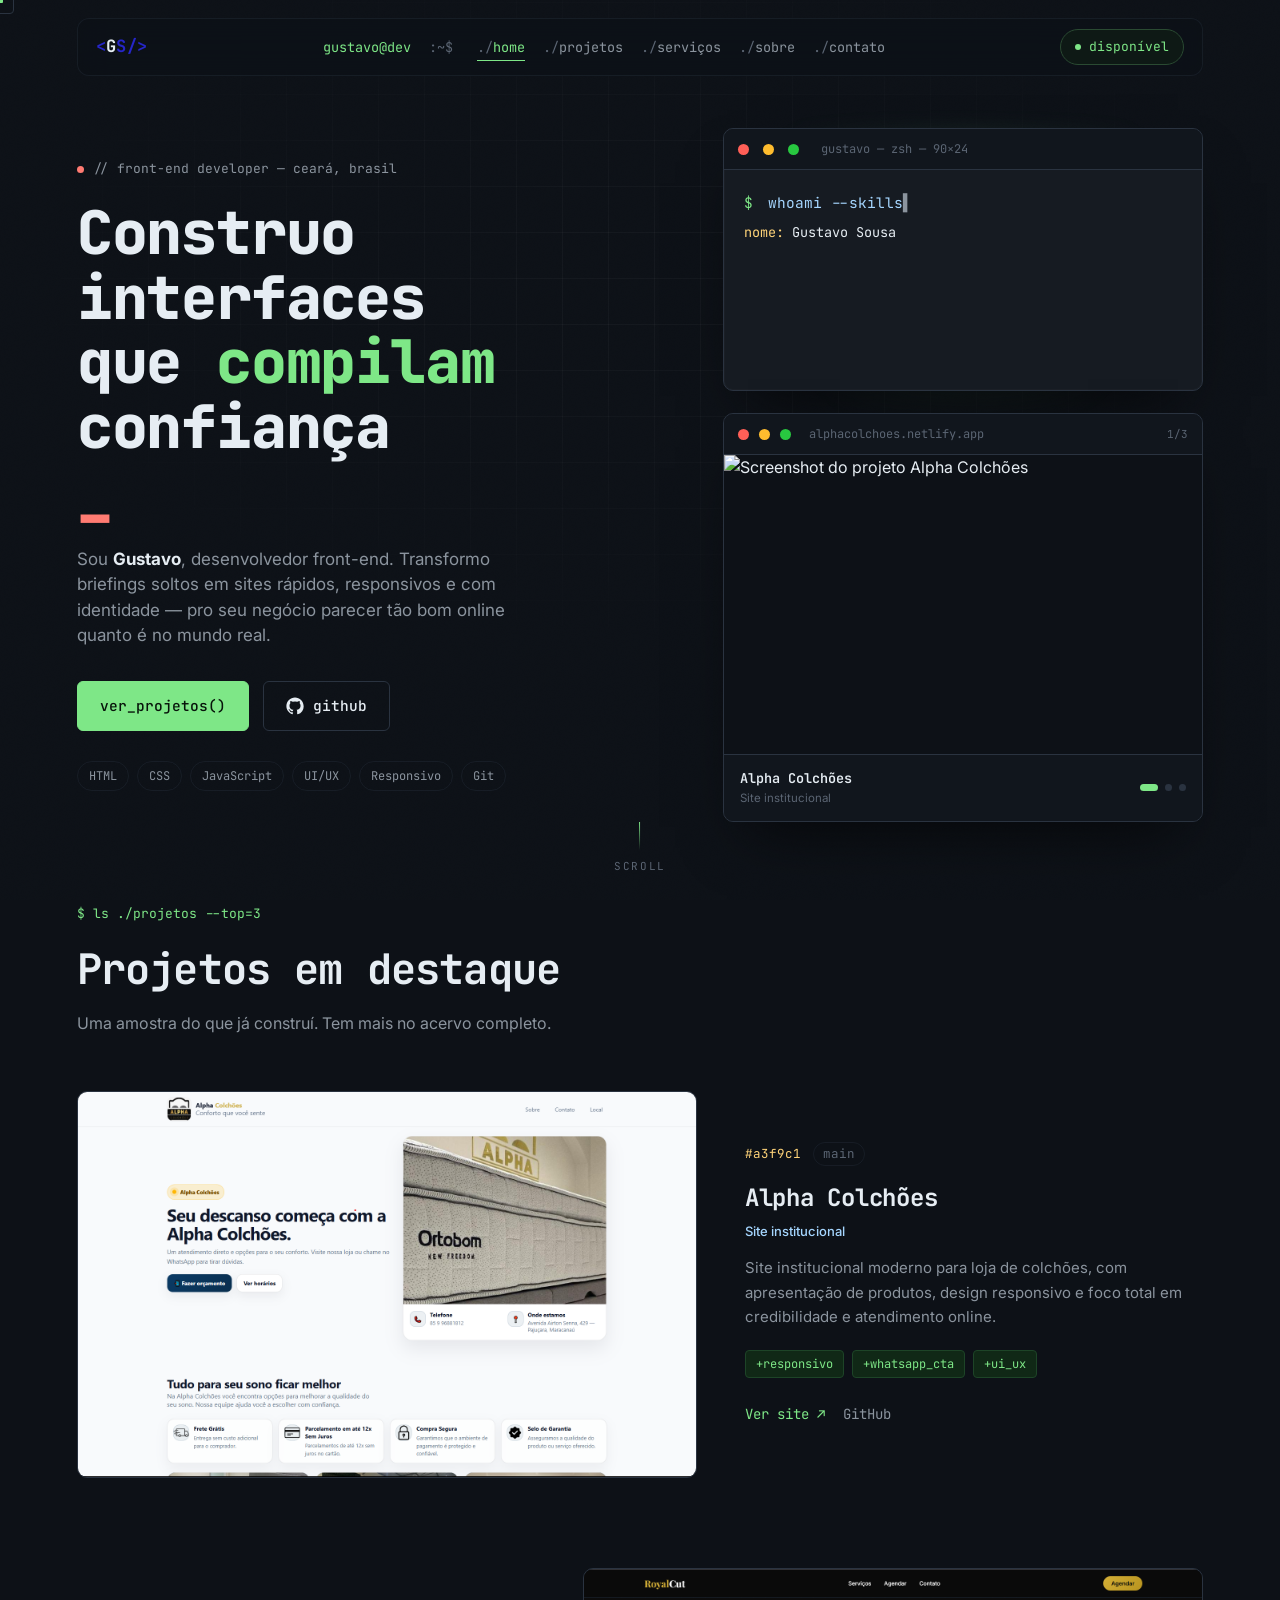
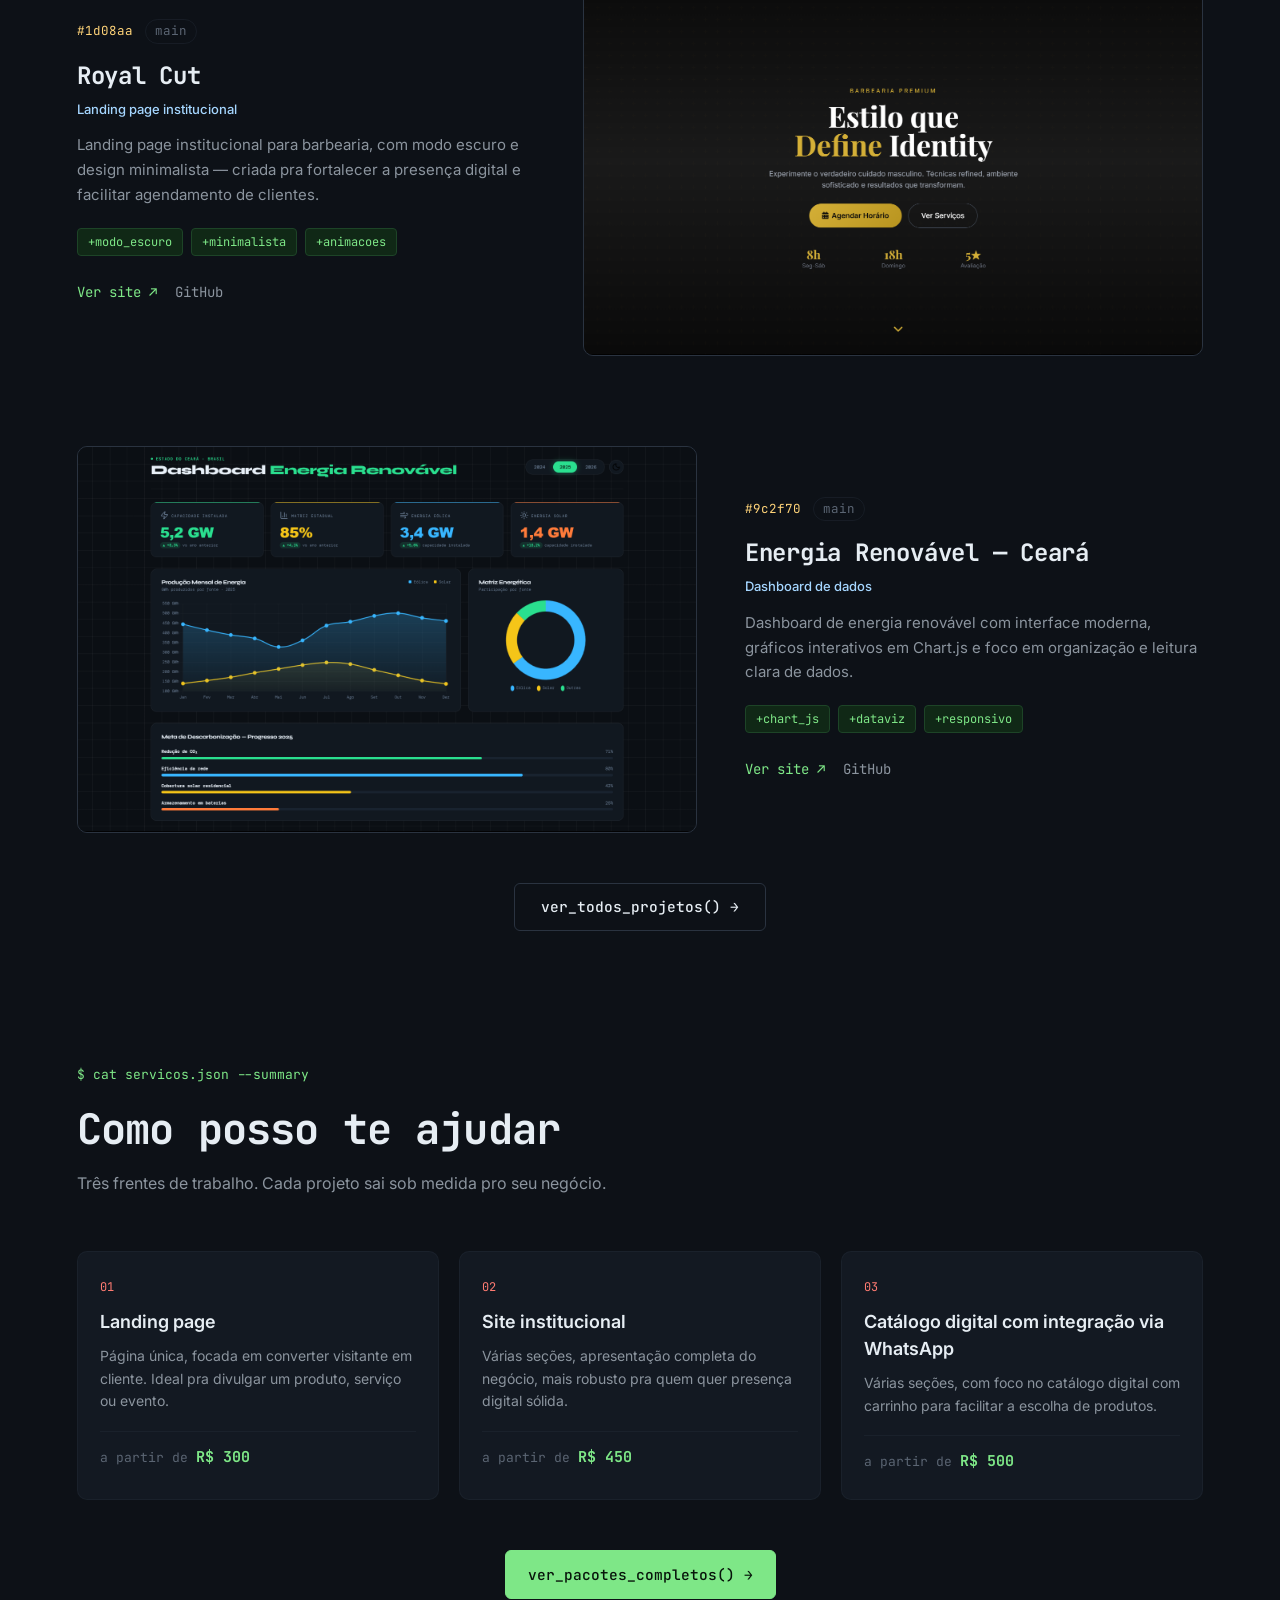
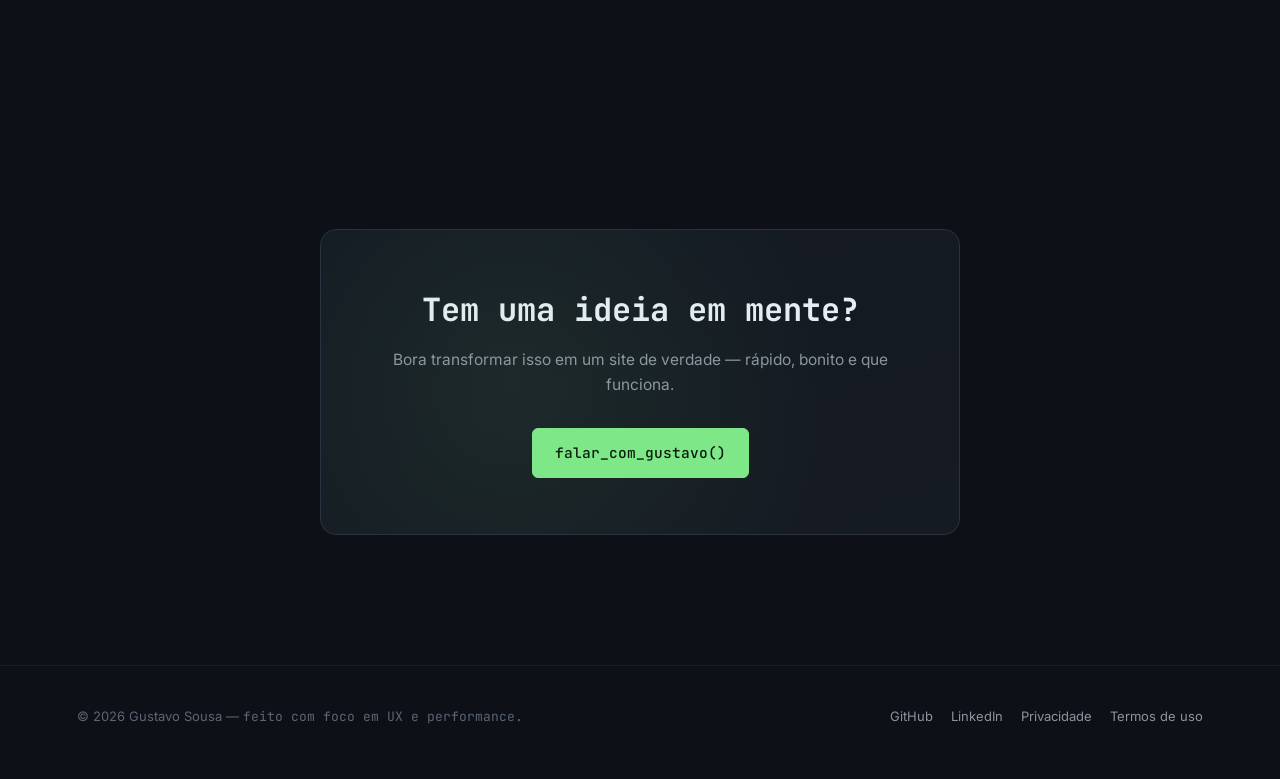
==== index.html @ 0356e5af "Resolvendo imagens" ====
<!DOCTYPE html>
<html lang="pt-BR">
<head>
<meta charset="UTF-8">
<meta name="viewport" content="width=device-width, initial-scale=1.0">
<title>Gustavo Sousa — Front-End Developer</title>
<meta name="description" content="Gustavo Sousa, desenvolvedor front-end. Sites modernos, rápidos e com identidade para negócios que querem crescer online.">
<link rel="preconnect" href="https://fonts.googleapis.com">
<link rel="preconnect" href="https://fonts.gstatic.com" crossorigin>
<link href="https://fonts.googleapis.com/css2?family=JetBrains+Mono:ital,wght@0,400;0,500;0,600;0,700;0,800;1,400&family=Inter:wght@400;500;600;700;800&display=swap" rel="stylesheet">
<link rel="stylesheet" href="css/style.css">
<link rel="icon" type="image/x-icon" href="Assets/Icon/favicon.ico">
</head>
<body>

<!-- cursor custom -->
<div class="cx-cursor" id="cxCursor"></div>
<div class="cx-cursor-ring" id="cxRing"></div>

<!-- noise overlay -->
<div class="noise-layer"></div>

<!-- nav injetado por nav-footer.js -->
<div id="siteNav"></div>

<!-- ============ HERO ============ -->
<section class="hero" id="top">
  <div class="hero-grid-bg" aria-hidden="true"></div>

  <div class="hero-inner">
    <div class="hero-text">
      <div class="eyebrow-line">
        <span class="eyebrow-dot"></span>
        <span class="eyebrow-txt">// front-end developer — ceará, brasil</span>
      </div>

      <h1 class="hero-title">
        <span class="line-1">Construo interfaces</span>
        <span class="line-2">que <em class="hl-compile">compilam</em></span>
        <span class="line-3">confiança<span class="hero-caret">_</span></span>
      </h1>

      <p class="hero-sub">
        Sou <strong>Gustavo</strong>, desenvolvedor front-end. Transformo briefings soltos em sites
        rápidos, responsivos e com identidade — pro seu negócio parecer tão bom online quanto é no mundo real.
      </p>

      <div class="hero-actions">
        <a href="projetos.html" class="btn btn-primary">
          <span>ver_projetos()</span>
        </a>
        <a href="https://github.com/SousaGustav" target="_blank" rel="noopener" class="btn btn-ghost">
          <svg width="18" height="18" viewBox="0 0 24 24" fill="currentColor"><path d="M12 .5C5.73.5.5 5.73.5 12c0 5.08 3.29 9.39 7.86 10.91.57.1.78-.25.78-.55 0-.27-.01-1.17-.02-2.12-3.2.7-3.88-1.36-3.88-1.36-.52-1.34-1.28-1.7-1.28-1.7-1.04-.72.08-.7.08-.7 1.15.08 1.76 1.18 1.76 1.18 1.03 1.76 2.7 1.25 3.36.96.1-.75.4-1.25.73-1.54-2.55-.29-5.24-1.28-5.24-5.69 0-1.26.45-2.29 1.18-3.1-.12-.29-.51-1.46.11-3.05 0 0 .97-.31 3.18 1.18a11 11 0 0 1 5.79 0c2.2-1.49 3.17-1.18 3.17-1.18.63 1.59.24 2.76.12 3.05.74.81 1.18 1.84 1.18 3.1 0 4.42-2.69 5.39-5.25 5.68.41.36.78 1.07.78 2.16 0 1.56-.01 2.82-.01 3.2 0 .31.2.66.79.55A10.52 10.52 0 0 0 23.5 12c0-6.27-5.23-11.5-11.5-11.5Z"/></svg>
          github
        </a>
      </div>

      <div class="hero-tags" aria-label="Tecnologias">
        <span class="tag-pill">HTML</span>
        <span class="tag-pill">CSS</span>
        <span class="tag-pill">JavaScript</span>
        <span class="tag-pill">UI/UX</span>
        <span class="tag-pill">Responsivo</span>
        <span class="tag-pill">Git</span>
      </div>
    </div>

    <div class="hero-term">
      <div class="term-window">
        <div class="term-bar">
          <span class="term-dot dot-r"></span>
          <span class="term-dot dot-y"></span>
          <span class="term-dot dot-g"></span>
          <span class="term-path">gustavo — zsh — 90×24</span>
        </div>
        <div class="term-body" id="termBody">
          <p class="term-line"><span class="t-prompt">$</span> <span class="type-target" id="typeTarget"></span><span class="type-caret">▌</span></p>
          <div class="term-output" id="termOutput"></div>
        </div>
      </div>
      <div class="term-glow" aria-hidden="true"></div>

      <div class="term-window term-window-sm" id="projTerm">
        <div class="term-bar">
          <span class="term-dot dot-r"></span>
          <span class="term-dot dot-y"></span>
          <span class="term-dot dot-g"></span>
          <span class="term-path" id="projPath">alphacolchoes.netlify.app</span>
          <span class="proj-counter" id="projCounter">1/3</span>
        </div>

        <div class="proj-shot-stage">
          <a class="proj-shot-link" id="projShotLink" href="https://alphacolchoes.netlify.app/" target="_blank" rel="noopener" aria-label="Ver projeto">
            <img class="proj-shot-img" id="projShotImg" src="https://gustavosousa.vercel.app/assets/AlphaColchoesSite.png" alt="Screenshot do projeto Alpha Colchões">
            <span class="proj-shot-overlay">view_live ↗</span>
          </a>
        </div>

        <div class="proj-caption-bar">
          <div class="proj-caption-text">
            <span class="proj-name" id="projName">Alpha Colchões</span>
            <span class="proj-type" id="projType">Site institucional</span>
          </div>
          <div class="proj-dots" id="projDots" role="tablist" aria-label="Selecionar projeto">
            <button class="proj-dot is-active" data-idx="0" aria-label="Projeto 1"></button>
            <button class="proj-dot" data-idx="1" aria-label="Projeto 2"></button>
            <button class="proj-dot" data-idx="2" aria-label="Projeto 3"></button>
          </div>
        </div>
      </div>
    </div>
  </div>

  <a href="#destaques" class="scroll-cue" aria-label="Rolar para baixo">
    <span class="scroll-cue-line"></span>
    scroll
  </a>
</section>

<!-- ============ PROJETOS EM DESTAQUE ============ -->
<section class="projects" id="destaques">
  <div class="section-head">
    <span class="section-tag">$ ls ./projetos --top=3</span>
    <h2 class="section-title">Projetos em destaque</h2>
    <p class="section-desc">Uma amostra do que já construí. Tem mais no acervo completo.</p>
  </div>

  <div class="project-list">

    <article class="project-row reveal-up">
      <div class="project-shot">
        <img src="Assets/imagens/AlphaColchoesSite.png" alt="Screenshot do site Alpha Colchões" loading="lazy">
        <div class="shot-overlay"><span>view_live →</span></div>
      </div>
      <div class="project-info">
        <div class="project-meta">
          <span class="commit-hash">#a3f9c1</span>
          <span class="commit-branch">main</span>
        </div>
        <h3>Alpha Colchões</h3>
        <p class="project-role">Site institucional</p>
        <p class="project-desc">Site institucional moderno para loja de colchões, com apresentação de produtos, design responsivo e foco total em credibilidade e atendimento online.</p>
        <div class="diff-tags">
          <span class="diff-add">+responsivo</span>
          <span class="diff-add">+whatsapp_cta</span>
          <span class="diff-add">+ui_ux</span>
        </div>
        <div class="project-links">
          <a href="https://alphacolchoes.netlify.app/" target="_blank" rel="noopener" class="plink plink-primary">Ver site ↗</a>
          <a href="https://github.com/SousaGustav/Alpha-Colchoes-Landing-Page" target="_blank" rel="noopener" class="plink">GitHub</a>
        </div>
      </div>
    </article>

    <article class="project-row row-reverse reveal-up">
      <div class="project-shot">
        <img src="Assets/imagens/ModeloBarbearia.png" alt="Screenshot do site Royal Cut" loading="lazy">
        <div class="shot-overlay"><span>view_live →</span></div>
      </div>
      <div class="project-info">
        <div class="project-meta">
          <span class="commit-hash">#1d08aa</span>
          <span class="commit-branch">main</span>
        </div>
        <h3>Royal Cut</h3>
        <p class="project-role">Landing page institucional</p>
        <p class="project-desc">Landing page institucional para barbearia, com modo escuro e design minimalista — criada pra fortalecer a presença digital e facilitar agendamento de clientes.</p>
        <div class="diff-tags">
          <span class="diff-add">+modo_escuro</span>
          <span class="diff-add">+minimalista</span>
          <span class="diff-add">+animacoes</span>
        </div>
        <div class="project-links">
          <a href="https://modelo-site-barbearia.vercel.app/" target="_blank" rel="noopener" class="plink plink-primary">Ver site ↗</a>
          <a href="https://github.com/SousaGustav/ModeloSiteBarbearia" target="_blank" rel="noopener" class="plink">GitHub</a>
        </div>
      </div>
    </article>

    <article class="project-row reveal-up">
      <div class="project-shot">
        <img src="Assets/imagens/SiteDashboard.png" alt="Screenshot do Dashboard de Energia Renovável" loading="lazy">
        <div class="shot-overlay"><span>view_live →</span></div>
      </div>
      <div class="project-info">
        <div class="project-meta">
          <span class="commit-hash">#9c2f70</span>
          <span class="commit-branch">main</span>
        </div>
        <h3>Energia Renovável — Ceará</h3>
        <p class="project-role">Dashboard de dados</p>
        <p class="project-desc">Dashboard de energia renovável com interface moderna, gráficos interativos em Chart.js e foco em organização e leitura clara de dados.</p>
        <div class="diff-tags">
          <span class="diff-add">+chart_js</span>
          <span class="diff-add">+dataviz</span>
          <span class="diff-add">+responsivo</span>
        </div>
        <div class="project-links">
          <a href="https://dashboard-energia-renovavel-ceara.vercel.app/" target="_blank" rel="noopener" class="plink plink-primary">Ver site ↗</a>
          <a href="https://github.com/SousaGustav/Dashboard-Energia-Renovavel-Ceara/tree/master" target="_blank" rel="noopener" class="plink">GitHub</a>
        </div>
      </div>
    </article>

  </div>

  <div class="see-all-wrap reveal-up">
    <a href="projetos.html" class="btn btn-ghost btn-see-all">ver_todos_projetos() →</a>
  </div>
</section>

<!-- ============ RESUMO DE SERVIÇOS ============ -->
<section class="services-teaser">
  <div class="section-head">
    <span class="section-tag">$ cat servicos.json --summary</span>
    <h2 class="section-title">Como posso te ajudar</h2>
    <p class="section-desc">Três frentes de trabalho. Cada projeto sai sob medida pro seu negócio.</p>
  </div>

  <div class="teaser-grid">
    <div class="teaser-card reveal-up">
      <span class="card-num">01</span>
      <h3>Landing page</h3>
      <p>Página única, focada em converter visitante em cliente. Ideal pra divulgar um produto, serviço ou evento.</p>
      <span class="teaser-from">a partir de <strong>R$ 300</strong></span>
    </div>
    <div class="teaser-card reveal-up">
      <span class="card-num">02</span>
      <h3>Site institucional</h3>
      <p>Várias seções, apresentação completa do negócio, mais robusto pra quem quer presença digital sólida.</p>
      <span class="teaser-from">a partir de <strong>R$ 450</strong></span>
    </div>
    <div class="teaser-card reveal-up">
      <span class="card-num">03</span>
      <h3>Catálogo digital com integração via WhatsApp</h3>
      <p>Várias seções, com foco no catálogo digital com carrinho para facilitar a escolha de produtos.</p>
      <span class="teaser-from">a partir de <strong>R$ 500</strong></span>
    </div>
  </div>

  <div class="see-all-wrap reveal-up">
    <a href="servicos.html" class="btn btn-primary">ver_pacotes_completos() →</a>
  </div>
</section>

<!-- ============ CTA FINAL ============ -->
<section class="home-cta">
  <div class="home-cta-inner reveal-up">
    <h2>Tem uma ideia em mente?</h2>
    <p>Bora transformar isso em um site de verdade — rápido, bonito e que funciona.</p>
    <div class="home-cta-actions">
      <a href="contato.html" class="btn btn-primary"><span>falar_com_gustavo()</span></a>
    </div>
  </div>
</section>

<!-- footer injetado por nav-footer.js -->
<div id="siteFooter"></div>

<script src="js/nav-footer.js"></script>
<script src="js/script.js"></script>
<script src="js/home.js"></script>
</body>
</html>
---- css/style.css ----
/* ============================================================
   GUSTAVO SOUSA — PORTFÓLIO
   Identidade: "Terminal Sousa" — dev console refinado.
   ============================================================ */

:root {
  /* paleta */
  --bg-base:      #0d1117;
  --bg-surface:   #131922;
  --bg-elevated:  #161b22;
  --border-soft:  #21283388;
  --border-line:  #2a3340;

  --text-main:    #e6edf3;
  --text-dim:     #8b949e;
  --text-faint:   #5b6573;

  --accent-green: #7ee787;
  --accent-coral: #ff7b72;
  --accent-blue:  #a5d6ff;
  --accent-amber: #ffd479;

  --mono: 'JetBrains Mono', ui-monospace, monospace;
  --sans: 'Inter', system-ui, sans-serif;

  --radius-sm: 6px;
  --radius-md: 10px;
  --radius-lg: 16px;

  --ease: cubic-bezier(.16,.84,.44,1);
}

* { box-sizing: border-box; }
html { scroll-behavior: smooth; }

@media (prefers-reduced-motion: reduce) {
  html { scroll-behavior: auto; }
  *, *::before, *::after {
    animation-duration: 0.001ms !important;
    animation-iteration-count: 1 !important;
    transition-duration: 0.001ms !important;
    scroll-behavior: auto !important;
  }
}

body {
  margin: 0;
  background: var(--bg-base);
  color: var(--text-main);
  font-family: var(--sans);
  line-height: 1.5;
  -webkit-font-smoothing: antialiased;
  overflow-x: hidden;
  cursor: none;
}

@media (max-width: 860px), (hover: none) {
  body { cursor: auto; }
}

a { color: inherit; text-decoration: none; }
img { max-width: 100%; display: block; }
ul { list-style: none; margin: 0; padding: 0; }

::selection {
  background: var(--accent-green);
  color: #08110a;
}

::-webkit-scrollbar { width: 10px; }
::-webkit-scrollbar-track { background: var(--bg-base); }
::-webkit-scrollbar-thumb { background: var(--border-line); border-radius: 8px; }
::-webkit-scrollbar-thumb:hover { background: var(--text-faint); }

:focus-visible {
  outline: 2px solid var(--accent-green);
  outline-offset: 3px;
  border-radius: 4px;
}

/* ============ background texture ============ */
.noise-layer {
  position: fixed;
  inset: 0;
  z-index: 1;
  pointer-events: none;
  opacity: 0.025;
  background-image: url("data:image/svg+xml,%3Csvg xmlns='http://www.w3.org/2000/svg' width='120' height='120'%3E%3Cfilter id='n'%3E%3CfeTurbulence type='fractalNoise' baseFrequency='0.9' numOctaves='2' stitchTiles='stitch'/%3E%3C/filter%3E%3Crect width='100%25' height='100%25' filter='url(%23n)'/%3E%3C/svg%3E");
  mix-blend-mode: overlay;
}

/* ============ custom cursor ============ */
.cx-cursor, .cx-cursor-ring {
  position: fixed;
  top: 0; left: 0;
  pointer-events: none;
  z-index: 9999;
  transform: translate(-50%, -50%);
  will-change: transform;
}
.cx-cursor {
  width: 6px; height: 6px;
  background: var(--accent-green);
  border-radius: 1px;
  transition: width .18s var(--ease), height .18s var(--ease), background .18s var(--ease), border-radius .18s var(--ease);
}
.cx-cursor-ring {
  width: 28px; height: 28px;
  border: 1px solid var(--border-line);
  border-radius: 4px;
  transition: width .25s var(--ease), height .25s var(--ease), border-color .25s var(--ease), transform .12s linear, opacity .2s;
}
.cx-cursor-ring.is-active {
  width: 50px; height: 50px;
  border-color: var(--accent-green);
}
@media (max-width: 860px), (hover: none) {
  .cx-cursor, .cx-cursor-ring { display: none; }
}

/* ============ layout helpers ============ */
section { position: relative; z-index: 2; padding: 0 6vw; }

.section-head { max-width: 1180px; margin: 0 auto 56px; }
.section-tag {
  display: inline-block;
  font-family: var(--mono);
  font-size: 13px;
  color: var(--accent-green);
  margin-bottom: 14px;
}
.section-title {
  font-family: var(--mono);
  font-weight: 700;
  font-size: clamp(28px, 4vw, 42px);
  letter-spacing: -0.02em;
  margin: 0 0 10px;
}
.section-desc {
  color: var(--text-dim);
  font-size: 16px;
  max-width: 560px;
  margin: 0;
}

/* ============ reveal on scroll ============ */
.reveal-up {
  opacity: 0;
  transform: translateY(28px);
  transition: opacity .7s var(--ease), transform .7s var(--ease);
}
.reveal-up.is-visible {
  opacity: 1;
  transform: translateY(0);
}

/* ============ NAV ============ */
.nav-wrap {
  position: fixed;
  top: 0; left: 0; right: 0;
  z-index: 100;
  padding: 18px 6vw;
  display: flex;
  justify-content: center;
  pointer-events: none;
}
.nav-inner {
  pointer-events: all;
  width: 100%;
  max-width: 1180px;
  display: flex;
  align-items: center;
  justify-content: space-between;
  gap: 24px;
  padding: 10px 18px;
  background: rgba(13, 17, 23, 0.72);
  backdrop-filter: blur(14px) saturate(140%);
  -webkit-backdrop-filter: blur(14px) saturate(140%);
  border: 1px solid var(--border-soft);
  border-radius: 12px;
  transition: border-color .3s, background .3s;
}
.nav-wrap.scrolled .nav-inner {
  border-color: var(--border-line);
}

.nav-brand {
  font-family: var(--mono);
  font-weight: 700;
  font-size: 17px;
  letter-spacing: 0.02em;
  flex-shrink: 0;
}
.brand-bracket { color: rgb(38, 38, 201); }

.nav-prompt {
  display: flex;
  align-items: center;
  gap: 18px;
  font-family: var(--mono);
  font-size: 13.5px;
  color: var(--text-dim);
  white-space: nowrap;
}
.prompt-user { color: var(--accent-green); }
.prompt-sep { color: var(--text-faint); margin-right: 6px; }

.nav-cmd {
  color: var(--text-dim);
  position: relative;
  transition: color .2s;
}
.nav-cmd .cmd-hash { color: var(--text-faint); }
.nav-cmd:hover { color: var(--text-main); }
.nav-cmd::after {
  content: '';
  position: absolute;
  left: 0; right: 0; bottom: -4px;
  height: 1px;
  background: var(--accent-green);
  transform: scaleX(0);
  transform-origin: left;
  transition: transform .25s var(--ease);
}
.nav-cmd:hover::after { transform: scaleX(1); }
.nav-cmd.is-active-page { color: var(--accent-green); }
.nav-cmd.is-active-page::after { transform: scaleX(1); }

.nav-cta {
  flex-shrink: 0;
  display: flex;
  align-items: center;
  gap: 8px;
  font-family: var(--mono);
  font-size: 13px;
  color: var(--accent-green);
  padding: 7px 14px;
  border: 1px solid #2a4a32;
  border-radius: 20px;
  background: #11201588;
  transition: background .2s, border-color .2s;
}
.nav-cta:hover { background: #14271b; border-color: var(--accent-green); }
.dot-live {
  width: 6px; height: 6px;
  border-radius: 50%;
  background: var(--accent-green);
  box-shadow: 0 0 0 0 rgba(126,231,135,.6);
  animation: ping-dot 2s infinite;
}
@keyframes ping-dot {
  0% { box-shadow: 0 0 0 0 rgba(126,231,135,.5); }
  70% { box-shadow: 0 0 0 6px rgba(126,231,135,0); }
  100% { box-shadow: 0 0 0 0 rgba(126,231,135,0); }
}

.nav-burger {
  display: none;
  flex-direction: column;
  gap: 5px;
  background: none;
  border: none;
  cursor: pointer;
  padding: 6px;
}
.nav-burger span {
  width: 20px; height: 2px;
  background: var(--text-main);
  border-radius: 2px;
  transition: transform .25s var(--ease), opacity .2s;
}
.nav-mobile {
  pointer-events: all;
  max-width: 1180px;
  margin: 8px auto 0;
  display: none;
  flex-direction: column;
  gap: 2px;
  background: rgba(13,17,23,0.95);
  border: 1px solid var(--border-line);
  border-radius: 12px;
  padding: 10px;
  font-family: var(--mono);
  font-size: 14px;
}
.nav-mobile.open { display: flex; }
.nav-mobile .nav-cmd { padding: 10px 8px; }

@media (max-width: 860px) {
  .nav-prompt, .nav-cta { display: none; }
  .nav-burger { display: flex; }
}

/* ============ HERO ============ */
.hero {
  min-height: 100vh;
  display: flex;
  flex-direction: column;
  justify-content: center;
  padding-top: 110px;
  padding-bottom: 60px;
  position: relative;
  overflow: hidden;
}

.hero-grid-bg {
  position: absolute;
  inset: -10% -10%;
  z-index: 0;
  background-image:
    linear-gradient(to right, #ffffff08 1px, transparent 1px),
    linear-gradient(to bottom, #ffffff08 1px, transparent 1px);
  background-size: 46px 46px;
  mask-image: radial-gradient(ellipse 60% 50% at 50% 35%, black 10%, transparent 75%);
  -webkit-mask-image: radial-gradient(ellipse 60% 50% at 50% 35%, black 10%, transparent 75%);
}

.hero-inner {
  position: relative;
  z-index: 2;
  max-width: 1180px;
  margin: 0 auto;
  width: 100%;
  display: grid;
  grid-template-columns: 1.1fr 0.9fr;
  gap: 60px;
  align-items: center;
}

.eyebrow-line {
  display: flex;
  align-items: center;
  gap: 9px;
  margin-bottom: 22px;
  opacity: 0;
  animation: fade-in-up .6s var(--ease) .1s forwards;
}
.eyebrow-dot {
  width: 7px; height: 7px;
  border-radius: 50%;
  background: var(--accent-coral);
}
.eyebrow-txt {
  font-family: var(--mono);
  font-size: 13px;
  color: var(--text-dim);
}

.hero-title {
  font-family: var(--mono);
  font-weight: 800;
  font-size: clamp(34px, 5vw, 60px);
  line-height: 1.08;
  letter-spacing: -0.02em;
  margin: 0 0 22px;
}
.hero-title span {
  display: block;
  opacity: 0;
  animation: fade-in-up .6s var(--ease) forwards;
}
.line-1 { animation-delay: .2s; }
.line-2 { animation-delay: .32s; }
.line-3 { animation-delay: .44s; }

.hl-compile {
  font-style: normal;
  color: var(--accent-green);
}
.hero-caret {
  display: inline-block;
  color: var(--accent-coral);
  animation: blink-caret 1s step-end infinite;
}

@keyframes fade-in-up {
  from { opacity: 0; transform: translateY(16px); }
  to { opacity: 1; transform: translateY(0); }
}
@keyframes blink-caret {
  0%, 49% { opacity: 1; }
  50%, 100% { opacity: 0; }
}

.hero-sub {
  font-size: 17px;
  color: var(--text-dim);
  max-width: 480px;
  margin: 0 0 32px;
  opacity: 0;
  animation: fade-in-up .6s var(--ease) .56s forwards;
}
.hero-sub strong { color: var(--text-main); }

.hero-actions {
  display: flex;
  gap: 14px;
  margin-bottom: 30px;
  opacity: 0;
  animation: fade-in-up .6s var(--ease) .68s forwards;
}

.btn {
  display: inline-flex;
  align-items: center;
  gap: 9px;
  font-family: var(--mono);
  font-size: 14.5px;
  font-weight: 500;
  padding: 13px 22px;
  border-radius: var(--radius-sm);
  transition: transform .2s var(--ease), background .2s, border-color .2s, box-shadow .2s;
}
.btn-primary {
  background: var(--accent-green);
  color: #07140a;
  border: 1px solid var(--accent-green);
}
.btn-primary:hover {
  transform: translateY(-2px);
  box-shadow: 0 8px 24px -8px rgba(126,231,135,.5);
}
.btn-ghost {
  background: transparent;
  color: var(--text-main);
  border: 1px solid var(--border-line);
}
.btn-ghost:hover {
  border-color: var(--text-dim);
  transform: translateY(-2px);
}

.hero-tags {
  display: flex;
  flex-wrap: wrap;
  gap: 8px;
  opacity: 0;
  animation: fade-in-up .6s var(--ease) .8s forwards;
}
.tag-pill {
  font-family: var(--mono);
  font-size: 12px;
  color: var(--text-dim);
  border: 1px solid var(--border-soft);
  padding: 5px 11px;
  border-radius: 20px;
}

/* ---- terminal window(s) ---- */
.hero-term {
  position: relative;
  display: flex;
  flex-direction: column;
  gap: 22px;
}
.term-glow {
  position: absolute;
  top: 0; left: -40px; right: -40px;
  height: 280px;
  z-index: -1;
  background: radial-gradient(circle at 50% 40%, #7ee78722, transparent 65%);
  filter: blur(10px);
}
.term-window {
  background: var(--bg-elevated);
  border: 1px solid var(--border-line);
  border-radius: var(--radius-md);
  overflow: hidden;
  box-shadow: 0 30px 60px -25px #000a, 0 0 0 1px #ffffff05 inset;
}
.term-bar {
  display: flex;
  align-items: center;
  gap: 14px;
  padding: 11px 14px;
  background: #11161d;
  border-bottom: 1px solid var(--border-line);
}
.term-dot { width: 11px; height: 11px; border-radius: 50%; }
.dot-r { background: #ff5f57; }
.dot-y { background: #febc2e; }
.dot-g { background: #28c840; }
.term-path {
  margin-left: 8px;
  font-family: var(--mono);
  font-size: 12px;
  color: var(--text-faint);
}
.term-body {
  padding: 22px 20px 28px;
  min-height: 220px;
  font-family: var(--mono);
  font-size: 14.5px;
}
.term-line { margin: 0 0 8px; color: var(--text-main); }
.t-prompt { color: var(--accent-green); margin-right: 6px; }
.type-target { color: var(--accent-blue); }
.type-caret {
  display: inline-block;
  color: var(--text-dim);
  animation: blink-caret 1s step-end infinite;
}
.term-output { font-size: 13.5px; color: var(--text-dim); }
.term-output p { margin: 4px 0; }
.out-key { color: var(--accent-amber); }
.out-val { color: var(--text-main); }

/* ---- second terminal: rotating project screenshot ---- */
.term-window-sm {
  animation: fade-in-up .6s var(--ease) 1.5s backwards;
}
.term-window-sm .term-bar { gap: 10px; }
.term-window-sm .term-path {
  overflow: hidden;
  text-overflow: ellipsis;
  white-space: nowrap;
}
.proj-counter {
  margin-left: auto;
  font-family: var(--mono);
  font-size: 11px;
  color: var(--text-faint);
  flex-shrink: 0;
}

.proj-shot-stage {
  position: relative;
  aspect-ratio: 16/10;
  background: var(--bg-base);
  overflow: hidden;
}
.proj-shot-link { display: block; width: 100%; height: 100%; position: relative; }
.proj-shot-img {
  width: 100%;
  height: 100%;
  object-fit: cover;
  object-position: top;
  opacity: 1;
  transform: scale(1);
  transition: opacity .35s var(--ease), transform .35s var(--ease);
}
.proj-shot-stage.is-switching .proj-shot-img {
  opacity: 0;
  transform: scale(1.03);
}
.proj-shot-overlay {
  position: absolute;
  inset: 0;
  display: flex;
  align-items: center;
  justify-content: center;
  background: #0d1117cc;
  font-family: var(--mono);
  font-size: 13px;
  color: var(--accent-green);
  opacity: 0;
  transition: opacity .25s;
}
.proj-shot-link:hover .proj-shot-overlay { opacity: 1; }

.proj-caption-bar {
  display: flex;
  align-items: center;
  justify-content: space-between;
  gap: 14px;
  padding: 13px 16px;
  border-top: 1px solid var(--border-line);
  background: #11161d;
}
.proj-caption-text {
  display: flex;
  flex-direction: column;
  gap: 2px;
  min-width: 0;
}
.proj-name {
  font-family: var(--mono);
  font-size: 13.5px;
  font-weight: 600;
  color: var(--text-main);
  white-space: nowrap;
  overflow: hidden;
  text-overflow: ellipsis;
}
.proj-type {
  font-size: 11.5px;
  color: var(--text-faint);
  white-space: nowrap;
  overflow: hidden;
  text-overflow: ellipsis;
}

.proj-dots {
  display: flex;
  gap: 7px;
  flex-shrink: 0;
}
.proj-dot {
  width: 7px; height: 7px;
  border-radius: 50%;
  background: var(--border-line);
  border: none;
  padding: 0;
  cursor: pointer;
  transition: background .25s, transform .2s var(--ease), width .25s var(--ease);
}
.proj-dot:hover { transform: scale(1.3); }
.proj-dot.is-active {
  background: var(--accent-green);
  width: 18px;
  border-radius: 4px;
}

.scroll-cue {
  position: absolute;
  bottom: 26px;
  left: 50%;
  transform: translateX(-50%);
  display: flex;
  flex-direction: column;
  align-items: center;
  gap: 8px;
  font-family: var(--mono);
  font-size: 11px;
  letter-spacing: 0.15em;
  color: var(--text-faint);
  text-transform: uppercase;
  z-index: 2;
}
.scroll-cue-line {
  width: 1px; height: 28px;
  background: linear-gradient(var(--accent-green), transparent);
  animation: scroll-pulse 1.8s ease-in-out infinite;
}
@keyframes scroll-pulse {
  0%, 100% { opacity: .2; transform: scaleY(.7); }
  50% { opacity: 1; transform: scaleY(1); }
}

@media (max-width: 980px) {
  .hero-inner { grid-template-columns: 1fr; gap: 44px; }
  .hero-term { order: -1; }
}

/* ============ ABOUT ============ */
.about { padding-top: 140px; padding-bottom: 130px; }
.about-page { padding-top: 150px; }
.about-grid {
  max-width: 1180px;
  margin: 0 auto;
  display: grid;
  grid-template-columns: 0.8fr 1.2fr;
  gap: 64px;
  align-items: start;
}

.about-photo-wrap { position: relative; }
.photo-frame {
  border: 1px solid var(--border-line);
  border-radius: var(--radius-md);
  overflow: hidden;
  background: var(--bg-elevated);
}
.about-photo {
  width: 100%;
  aspect-ratio: 4/5;
  object-fit: cover;
  filter: grayscale(45%) contrast(1.05);
  transition: filter .4s var(--ease);
}
.photo-frame:hover .about-photo { filter: grayscale(0%) contrast(1); }
.photo-tagbar {
  padding: 9px 14px;
  border-top: 1px solid var(--border-line);
  font-family: var(--mono);
  font-size: 11.5px;
  color: var(--text-faint);
}
.about-badge {
  position: absolute;
  bottom: -18px;
  left: 18px;
  display: flex;
  align-items: center;
  gap: 8px;
  background: var(--bg-base);
  border: 1px solid var(--border-line);
  padding: 9px 16px;
  border-radius: 30px;
  font-family: var(--mono);
  font-size: 12px;
  color: var(--text-main);
}
.badge-ping {
  width: 7px; height: 7px;
  border-radius: 50%;
  background: var(--accent-green);
  animation: ping-dot 2s infinite;
}

.about-lead {
  font-size: 18px;
  line-height: 1.65;
  color: var(--text-dim);
  margin: 0 0 40px;
}
.about-lead strong { color: var(--text-main); }

.about-cards {
  display: grid;
  grid-template-columns: repeat(3, 1fr);
  gap: 16px;
  margin-bottom: 44px;
}
.about-card {
  background: var(--bg-surface);
  border: 1px solid var(--border-soft);
  border-radius: var(--radius-md);
  padding: 22px 18px;
  transition: border-color .25s, transform .25s var(--ease);
}
.about-card:hover {
  border-color: var(--accent-green);
  transform: translateY(-4px);
}
.card-num {
  display: block;
  font-family: var(--mono);
  font-size: 12px;
  color: var(--accent-coral);
  margin-bottom: 12px;
}
.about-card h3 {
  font-size: 16px;
  margin: 0 0 8px;
  font-weight: 600;
}
.about-card p {
  font-size: 13.5px;
  color: var(--text-dim);
  margin: 0;
  line-height: 1.55;
}

.stack-strip {
  padding-top: 28px;
  border-top: 1px solid var(--border-soft);
}
.stack-label {
  display: block;
  font-family: var(--mono);
  font-size: 12px;
  color: var(--text-faint);
  margin-bottom: 14px;
}
.stack-icons { display: flex; flex-wrap: wrap; gap: 10px; }
.stack-chip {
  font-family: var(--mono);
  font-size: 12.5px;
  padding: 7px 13px;
  border-radius: var(--radius-sm);
  background: var(--bg-elevated);
  border: 1px solid var(--border-soft);
  color: var(--text-dim);
  transition: color .2s, border-color .2s;
}
.stack-chip:hover { color: var(--accent-blue); border-color: var(--accent-blue); }

@media (max-width: 980px) {
  .about-grid { grid-template-columns: 1fr; gap: 56px; }
  .about-cards { grid-template-columns: 1fr; }
  .about-photo-wrap { max-width: 320px; }
}

/* ============ PROJECTS ============ */
.projects { padding-bottom: 130px; }
.project-list {
  max-width: 1180px;
  margin: 0 auto;
  display: flex;
  flex-direction: column;
  gap: 90px;
}

.project-row {
  display: grid;
  grid-template-columns: 1.15fr 0.85fr;
  gap: 48px;
  align-items: center;
}
.row-reverse { grid-template-columns: 0.85fr 1.15fr; }
.row-reverse .project-shot { order: 2; }
.row-reverse .project-info { order: 1; }

.project-shot {
  position: relative;
  border-radius: var(--radius-md);
  overflow: hidden;
  border: 1px solid var(--border-line);
  background: var(--bg-elevated);
  aspect-ratio: 16/10;
}
.project-shot img {
  width: 100%; height: 100%;
  object-fit: cover;
  object-position: top;
  transition: transform .5s var(--ease);
}
.shot-overlay {
  position: absolute;
  inset: 0;
  display: flex;
  align-items: flex-end;
  padding: 18px;
  background: linear-gradient(to top, #0d1117dd, transparent 55%);
  opacity: 0;
  transition: opacity .3s;
}
.shot-overlay span {
  font-family: var(--mono);
  font-size: 13px;
  color: var(--accent-green);
}
.project-shot:hover img { transform: scale(1.045); }
.project-shot:hover .shot-overlay { opacity: 1; }

.project-meta {
  display: flex;
  align-items: center;
  gap: 12px;
  margin-bottom: 14px;
  font-family: var(--mono);
  font-size: 12.5px;
}
.commit-hash { color: var(--accent-amber); }
.commit-branch {
  color: var(--text-faint);
  padding: 2px 9px;
  border: 1px solid var(--border-soft);
  border-radius: 20px;
}

.project-info h3 {
  font-family: var(--mono);
  font-size: 24px;
  font-weight: 700;
  margin: 0 0 6px;
  letter-spacing: -0.01em;
}
.project-role {
  font-size: 13px;
  color: var(--accent-blue);
  margin: 0 0 14px;
  font-weight: 500;
}
.project-desc {
  font-size: 15px;
  color: var(--text-dim);
  line-height: 1.65;
  margin: 0 0 20px;
  max-width: 460px;
}

.diff-tags {
  display: flex;
  flex-wrap: wrap;
  gap: 8px;
  margin-bottom: 26px;
}
.diff-add {
  font-family: var(--mono);
  font-size: 12px;
  color: var(--accent-green);
  background: #102816;
  border: 1px solid #1d4427;
  padding: 4px 10px;
  border-radius: 4px;
}

.project-links { display: flex; gap: 18px; align-items: center; }
.plink {
  font-family: var(--mono);
  font-size: 14px;
  color: var(--text-dim);
  position: relative;
  padding-bottom: 2px;
}
.plink::after {
  content: '';
  position: absolute;
  left: 0; right: 0; bottom: -3px;
  height: 1px;
  background: currentColor;
  transform: scaleX(0);
  transform-origin: left;
  transition: transform .25s var(--ease);
}
.plink:hover::after { transform: scaleX(1); }
.plink-primary { color: var(--accent-green); }
.plink:hover { color: var(--text-main); }
.plink-primary:hover { color: var(--accent-green); }

@media (max-width: 860px) {
  .project-row, .row-reverse {
    grid-template-columns: 1fr;
    gap: 26px;
  }
  .row-reverse .project-shot,
  .row-reverse .project-info,
  .project-shot, .project-info { order: initial; }
}

/* ============ CONTACT ============ */
.contact { padding-bottom: 110px; }
.contact-term { max-width: 760px; margin: 0 auto; }
.contact-term-body { min-height: auto; padding-bottom: 30px; }
.term-result {
  font-family: var(--mono);
  font-size: clamp(22px, 3.4vw, 32px);
  font-weight: 700;
  color: var(--text-main);
  margin: 4px 0 18px;
}
.term-result-muted {
  font-size: 15px;
  font-weight: 400;
  color: var(--text-dim);
  line-height: 1.6;
  margin-bottom: 28px;
}
.contact-actions {
  display: flex;
  flex-wrap: wrap;
  gap: 14px;
  margin-bottom: 22px;
}
.term-line-end { margin-top: 10px; }

/* ============ FOOTER ============ */
.site-footer {
  position: relative;
  z-index: 2;
  padding: 28px 6vw 40px;
  display: flex;
  justify-content: space-between;
  align-items: center;
  flex-wrap: wrap;
  gap: 14px;
  border-top: 1px solid var(--border-soft);
  font-size: 13px;
  color: var(--text-faint);
}
.footer-mono { font-family: var(--mono); }
.footer-links { display: flex; gap: 18px; }
.footer-links a { color: var(--text-dim); transition: color .2s; }
.footer-links a:hover { color: var(--accent-green); }

@media (max-width: 600px) {
  .site-footer { flex-direction: column; align-items: flex-start; }
}

/* ============================================================
   PÁGINAS INTERNAS — elementos compartilhados
   ============================================================ */

/* ---- page hero (cabeçalho simples de páginas internas) ---- */
.page-hero {
  padding-top: 150px;
  padding-bottom: 70px;
}
.page-hero-inner {
  max-width: 760px;
  margin: 0 auto;
  text-align: left;
}
.page-title {
  font-family: var(--mono);
  font-weight: 800;
  font-size: clamp(32px, 5vw, 48px);
  letter-spacing: -0.02em;
  margin: 14px 0 16px;
}
.page-lead {
  font-size: 17px;
  color: var(--text-dim);
  max-width: 600px;
  margin: 0;
  line-height: 1.6;
}

/* ---- "ver todos" / CTA links de seção ---- */
.see-all-wrap {
  max-width: 1180px;
  margin: 50px auto 0;
  display: flex;
  justify-content: center;
}
.btn-see-all { padding: 12px 26px; }

.projects-page { padding-top: 20px; }

/* ============ SERVICES TEASER (home) ============ */
.services-teaser { padding: 0 6vw 130px; }
.teaser-grid {
  max-width: 1180px;
  margin: 0 auto 44px;
  display: grid;
  grid-template-columns: repeat(3, 1fr);
  gap: 20px;
}
.teaser-card {
  background: var(--bg-surface);
  border: 1px solid var(--border-soft);
  border-radius: var(--radius-md);
  padding: 26px 22px;
  transition: border-color .25s, transform .25s var(--ease);
}
.teaser-card:hover {
  border-color: var(--accent-green);
  transform: translateY(-4px);
}
.teaser-card h3 {
  font-size: 18px;
  margin: 0 0 10px;
  font-weight: 600;
}
.teaser-card p {
  font-size: 14px;
  color: var(--text-dim);
  line-height: 1.6;
  margin: 0 0 18px;
}
.teaser-from {
  display: block;
  font-family: var(--mono);
  font-size: 13px;
  color: var(--text-faint);
  padding-top: 14px;
  border-top: 1px solid var(--border-soft);
}
.teaser-from strong { color: var(--accent-green); font-size: 15px; }

@media (max-width: 860px) {
  .teaser-grid { grid-template-columns: 1fr; }
}

/* ============ HOME CTA (seção final, reaproveitada em todas as páginas) ============ */
.home-cta {
  padding: 100px 6vw 130px;
  display: flex;
  justify-content: center;
}
.home-cta-inner {
  max-width: 640px;
  text-align: center;
  padding: 56px 40px;
  border: 1px solid var(--border-line);
  border-radius: var(--radius-lg);
  background: linear-gradient(160deg, var(--bg-surface), var(--bg-elevated));
  position: relative;
  overflow: hidden;
}
.home-cta-inner::before {
  content: '';
  position: absolute;
  top: -60%; left: -20%;
  width: 100%; height: 220%;
  background: radial-gradient(circle, #7ee78714, transparent 70%);
  pointer-events: none;
}
.home-cta-inner h2 {
  font-family: var(--mono);
  font-size: clamp(24px, 3.4vw, 32px);
  font-weight: 700;
  margin: 0 0 14px;
}
.home-cta-inner p {
  color: var(--text-dim);
  font-size: 15.5px;
  margin: 0 0 30px;
  line-height: 1.6;
}
.home-cta-actions {
  display: flex;
  justify-content: center;
  gap: 14px;
  flex-wrap: wrap;
}

@media (max-width: 600px) {
  .home-cta-inner { padding: 40px 22px; }
}

/* ============ PRICING (servicos.html) ============ */
.pricing { padding: 10px 6vw 100px; }
.pricing-grid {
  max-width: 1180px;
  margin: 0 auto 36px;
  display: grid;
  grid-template-columns: repeat(3, 1fr);
  gap: 22px;
  align-items: stretch;
}
.pricing-card {
  position: relative;
  display: flex;
  flex-direction: column;
  background: var(--bg-surface);
  border: 1px solid var(--border-soft);
  border-radius: var(--radius-lg);
  padding: 30px 26px;
  transition: border-color .25s, transform .25s var(--ease);
}
.pricing-card:hover { transform: translateY(-4px); }
.pricing-featured {
  border-color: var(--accent-green);
  background: linear-gradient(165deg, #122318, var(--bg-surface) 60%);
}
.pricing-badge {
  position: absolute;
  top: -12px;
  left: 26px;
  background: var(--accent-green);
  color: #07140a;
  font-family: var(--mono);
  font-size: 11px;
  font-weight: 700;
  padding: 4px 12px;
  border-radius: 20px;
  text-transform: uppercase;
  letter-spacing: 0.04em;
}
.pricing-head h3 {
  font-size: 20px;
  font-weight: 700;
  margin: 12px 0 10px;
}
.pricing-desc {
  font-size: 13.5px;
  color: var(--text-dim);
  line-height: 1.6;
  margin: 0 0 22px;
}
.pricing-value {
  display: flex;
  align-items: baseline;
  gap: 8px;
  padding: 18px 0;
  margin-bottom: 20px;
  border-top: 1px solid var(--border-soft);
  border-bottom: 1px solid var(--border-soft);
}
.pricing-from {
  font-family: var(--mono);
  font-size: 12px;
  color: var(--text-faint);
}
.pricing-amount {
  font-family: var(--mono);
  font-size: 28px;
  font-weight: 800;
  color: var(--text-main);
}
.pricing-featured .pricing-amount { color: var(--accent-green); }
.pricing-features {
  list-style: none;
  margin: 0 0 26px;
  padding: 0;
  display: flex;
  flex-direction: column;
  gap: 10px;
  flex-grow: 1;
}
.pricing-features li {
  font-size: 13.5px;
  color: var(--text-dim);
  padding-left: 20px;
  position: relative;
  line-height: 1.4;
}
.pricing-features li::before {
  content: '+';
  position: absolute;
  left: 0;
  color: var(--accent-green);
  font-family: var(--mono);
  font-weight: 700;
}
.pricing-cta {
  width: 100%;
  justify-content: center;
  text-align: center;
}

.pricing-note {
  max-width: 800px;
  margin: 0 auto;
  font-family: var(--mono);
  font-size: 13px;
  color: var(--text-faint);
  line-height: 1.7;
  text-align: center;
}
.pricing-note .t-prompt { margin-right: 4px; }

@media (max-width: 980px) {
  .pricing-grid { grid-template-columns: 1fr; }
}

/* ============ HOW IT WORKS (servicos.html) ============ */
.how-it-works { padding: 10px 6vw 110px; }
.flow-grid {
  max-width: 1180px;
  margin: 0 auto;
  display: grid;
  grid-template-columns: repeat(4, 1fr);
  gap: 20px;
}
.flow-step {
  padding: 24px 20px;
  border-left: 2px solid var(--border-soft);
  transition: border-color .25s;
}
.flow-step:hover { border-color: var(--accent-green); }
.flow-num {
  display: block;
  font-family: var(--mono);
  font-size: 13px;
  color: var(--accent-coral);
  margin-bottom: 10px;
}
.flow-step h3 {
  font-size: 16px;
  font-weight: 600;
  margin: 0 0 8px;
}
.flow-step p {
  font-size: 13.5px;
  color: var(--text-dim);
  line-height: 1.55;
  margin: 0;
}

@media (max-width: 860px) {
  .flow-grid { grid-template-columns: 1fr 1fr; }
}
@media (max-width: 560px) {
  .flow-grid { grid-template-columns: 1fr; }
}

/* ============ FAQ (servicos.html) ============ */
.faq { padding: 10px 6vw 110px; }
.faq-list {
  max-width: 800px;
  margin: 0 auto;
  display: flex;
  flex-direction: column;
  gap: 12px;
}
.faq-item {
  border: 1px solid var(--border-soft);
  border-radius: var(--radius-md);
  padding: 6px 22px;
  transition: border-color .2s;
}
.faq-item:hover { border-color: var(--border-line); }
.faq-item[open] { border-color: var(--accent-green); }
.faq-item summary {
  cursor: pointer;
  padding: 16px 0;
  font-family: var(--mono);
  font-size: 14.5px;
  font-weight: 600;
  color: var(--text-main);
  list-style: none;
  display: flex;
  justify-content: space-between;
  align-items: center;
  gap: 16px;
}
.faq-item summary::-webkit-details-marker { display: none; }
.faq-item summary::after {
  content: '+';
  flex-shrink: 0;
  font-size: 20px;
  color: var(--accent-green);
  transition: transform .25s var(--ease);
}
.faq-item[open] summary::after { transform: rotate(45deg); }
.faq-item p {
  font-size: 14px;
  color: var(--text-dim);
  line-height: 1.65;
  margin: 0 0 18px;
  padding-top: 4px;
}

/* ============ CONTACT PAGE EXTRAS ============ */
.contact-page { padding-top: 10px; padding-bottom: 60px; }
.contact-info-grid {
  max-width: 1180px;
  margin: 64px auto 0;
  display: grid;
  grid-template-columns: repeat(3, 1fr);
  gap: 20px;
}
.contact-info-card {
  background: var(--bg-surface);
  border: 1px solid var(--border-soft);
  border-radius: var(--radius-md);
  padding: 26px 22px;
  transition: border-color .25s, transform .25s var(--ease);
}
.contact-info-card:hover {
  border-color: var(--accent-green);
  transform: translateY(-4px);
}
.contact-info-card h3 {
  font-size: 16px;
  font-weight: 600;
  margin: 12px 0 8px;
}
.contact-info-card p {
  font-size: 13.5px;
  color: var(--text-dim);
  line-height: 1.55;
  margin: 0 0 16px;
}

@media (max-width: 860px) {
  .contact-info-grid { grid-template-columns: 1fr; }
}

/* ============ LEGAL PAGES (privacidade.html, termos.html) ============ */
.legal-content { padding: 10px 6vw 110px; }
.legal-doc {
  max-width: 760px;
  margin: 0 auto;
  font-size: 15.5px;
  line-height: 1.75;
  color: var(--text-dim);
}
.legal-doc > p { margin: 0 0 20px; }
.legal-doc h2 {
  font-family: var(--mono);
  font-size: 19px;
  font-weight: 700;
  color: var(--text-main);
  margin: 40px 0 14px;
  padding-top: 20px;
  border-top: 1px solid var(--border-soft);
}
.legal-doc h2:first-of-type { margin-top: 8px; padding-top: 0; border-top: none; }
.legal-doc ul {
  margin: 0 0 20px;
  padding-left: 0;
  display: flex;
  flex-direction: column;
  gap: 8px;
}
.legal-doc ul li {
  list-style: none;
  padding-left: 22px;
  position: relative;
}
.legal-doc ul li::before {
  content: '—';
  position: absolute;
  left: 0;
  color: var(--accent-green);
}
.legal-link { color: var(--accent-blue); border-bottom: 1px dashed currentColor; }
.legal-link:hover { color: var(--accent-green); }
.legal-disclaimer {
  margin-top: 40px;
  padding-top: 24px;
  border-top: 1px solid var(--border-soft);
  font-family: var(--mono);
  font-size: 12.5px;
  color: var(--text-faint);
  line-height: 1.7;
}
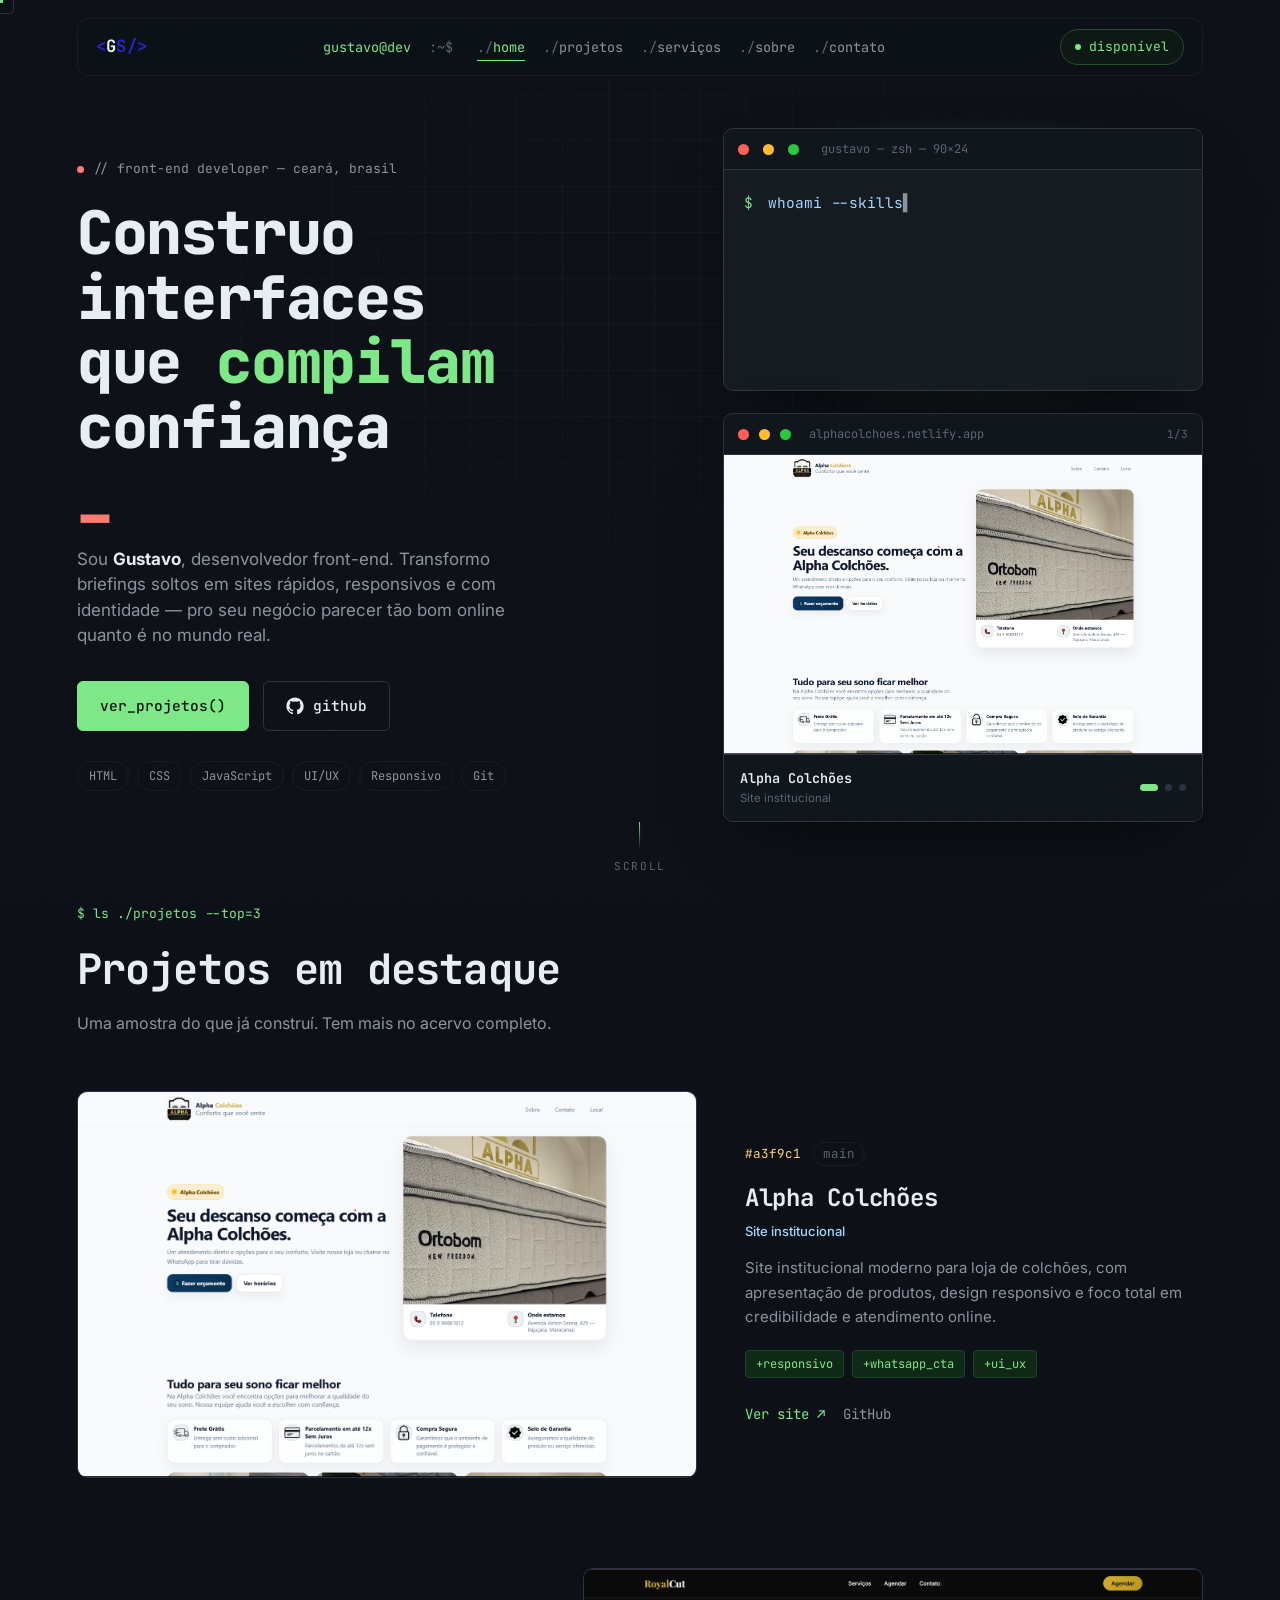
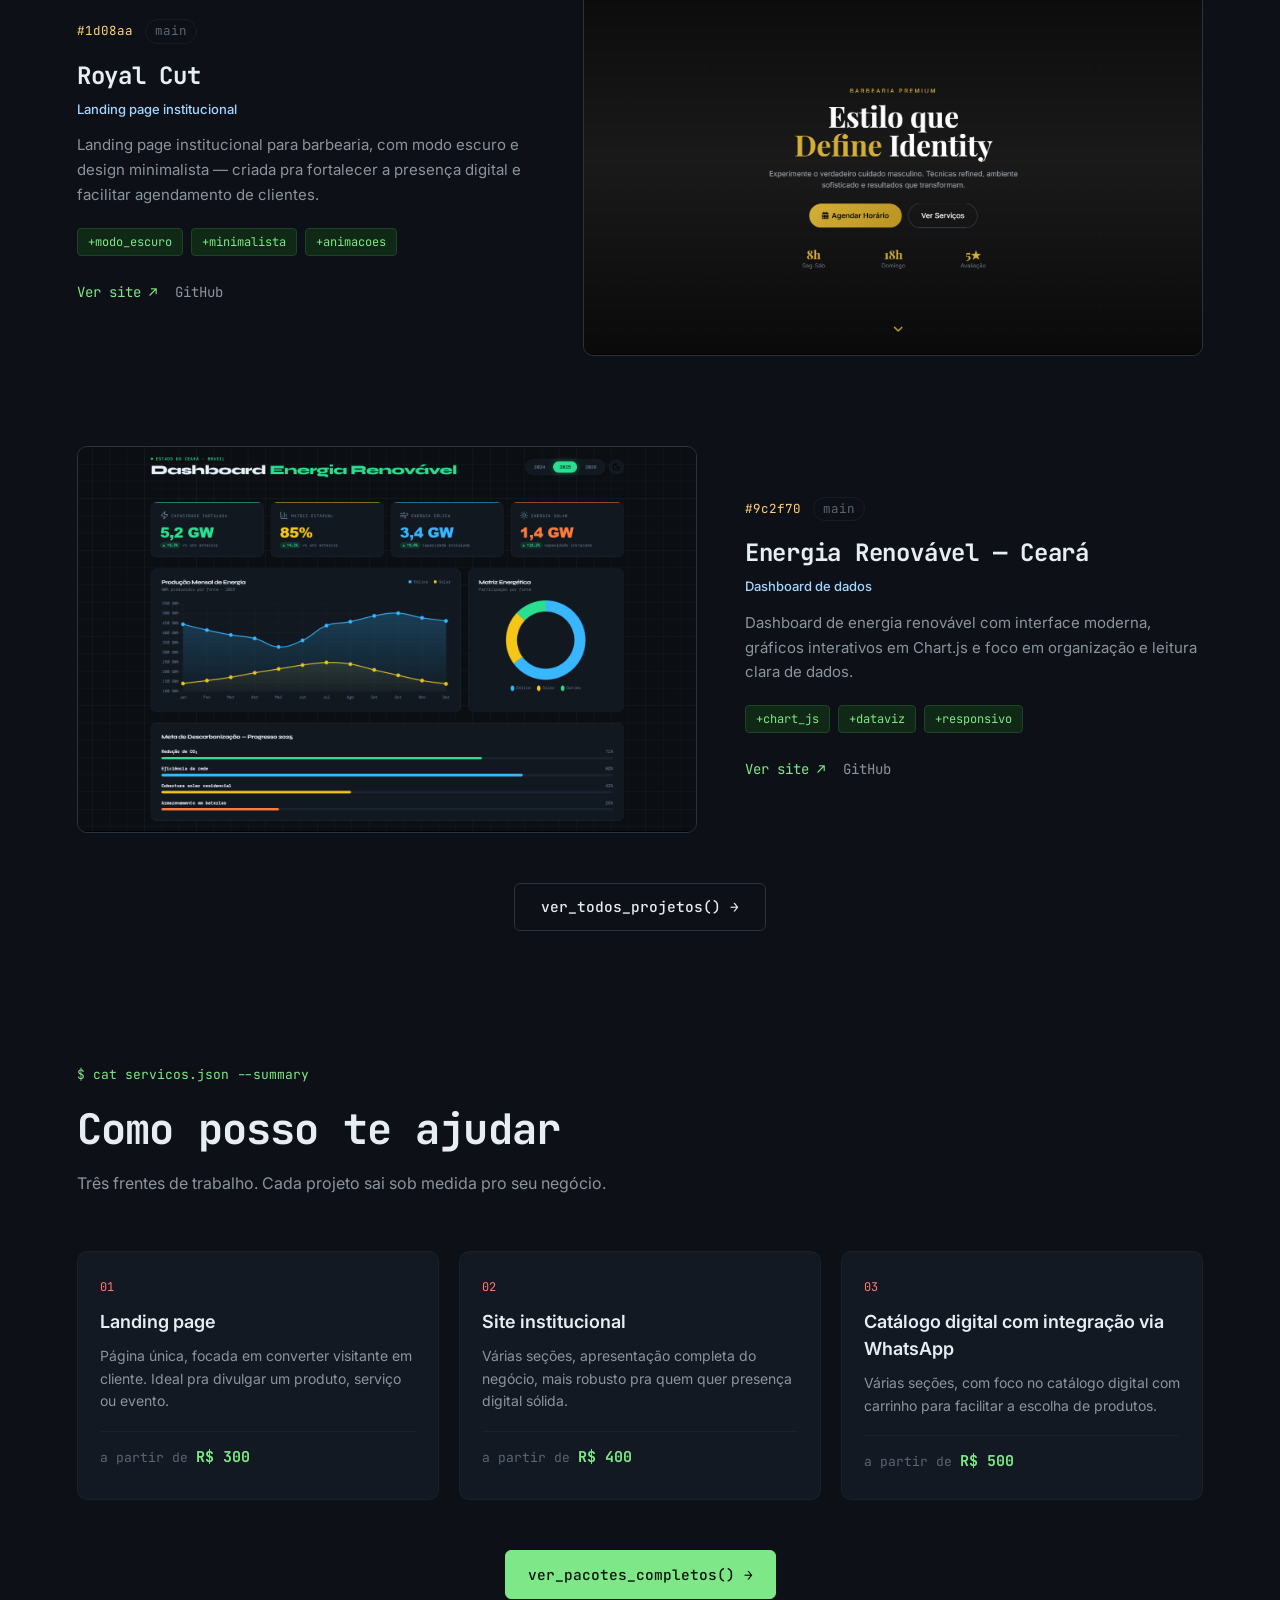
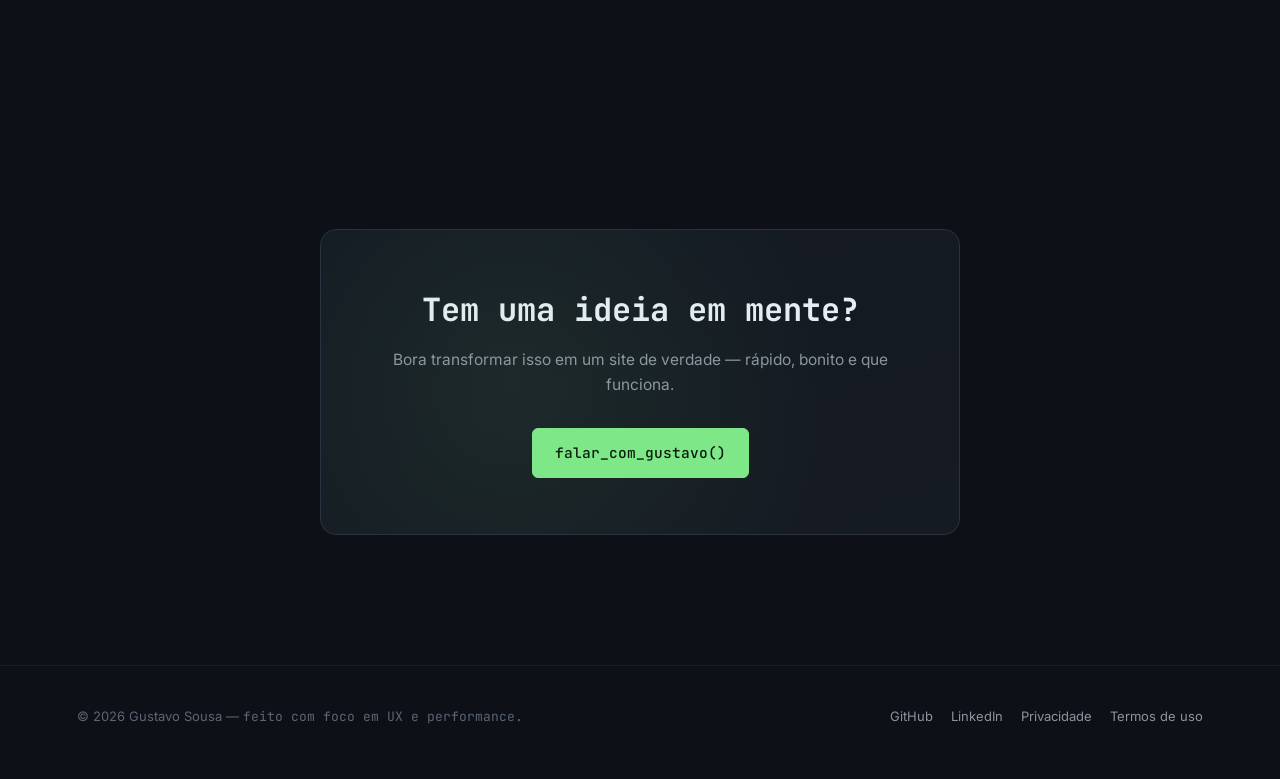
==== commit 969b4d3b: "finalização" ====
--- a/index.html
+++ b/index.html
@@ -228,7 +228,7 @@
       <span class="card-num">02</span>
       <h3>Site institucional</h3>
       <p>Várias seções, apresentação completa do negócio, mais robusto pra quem quer presença digital sólida.</p>
-      <span class="teaser-from">a partir de <strong>R$ 450</strong></span>
+      <span class="teaser-from">a partir de <strong>R$ 400</strong></span>
     </div>
     <div class="teaser-card reveal-up">
       <span class="card-num">03</span>
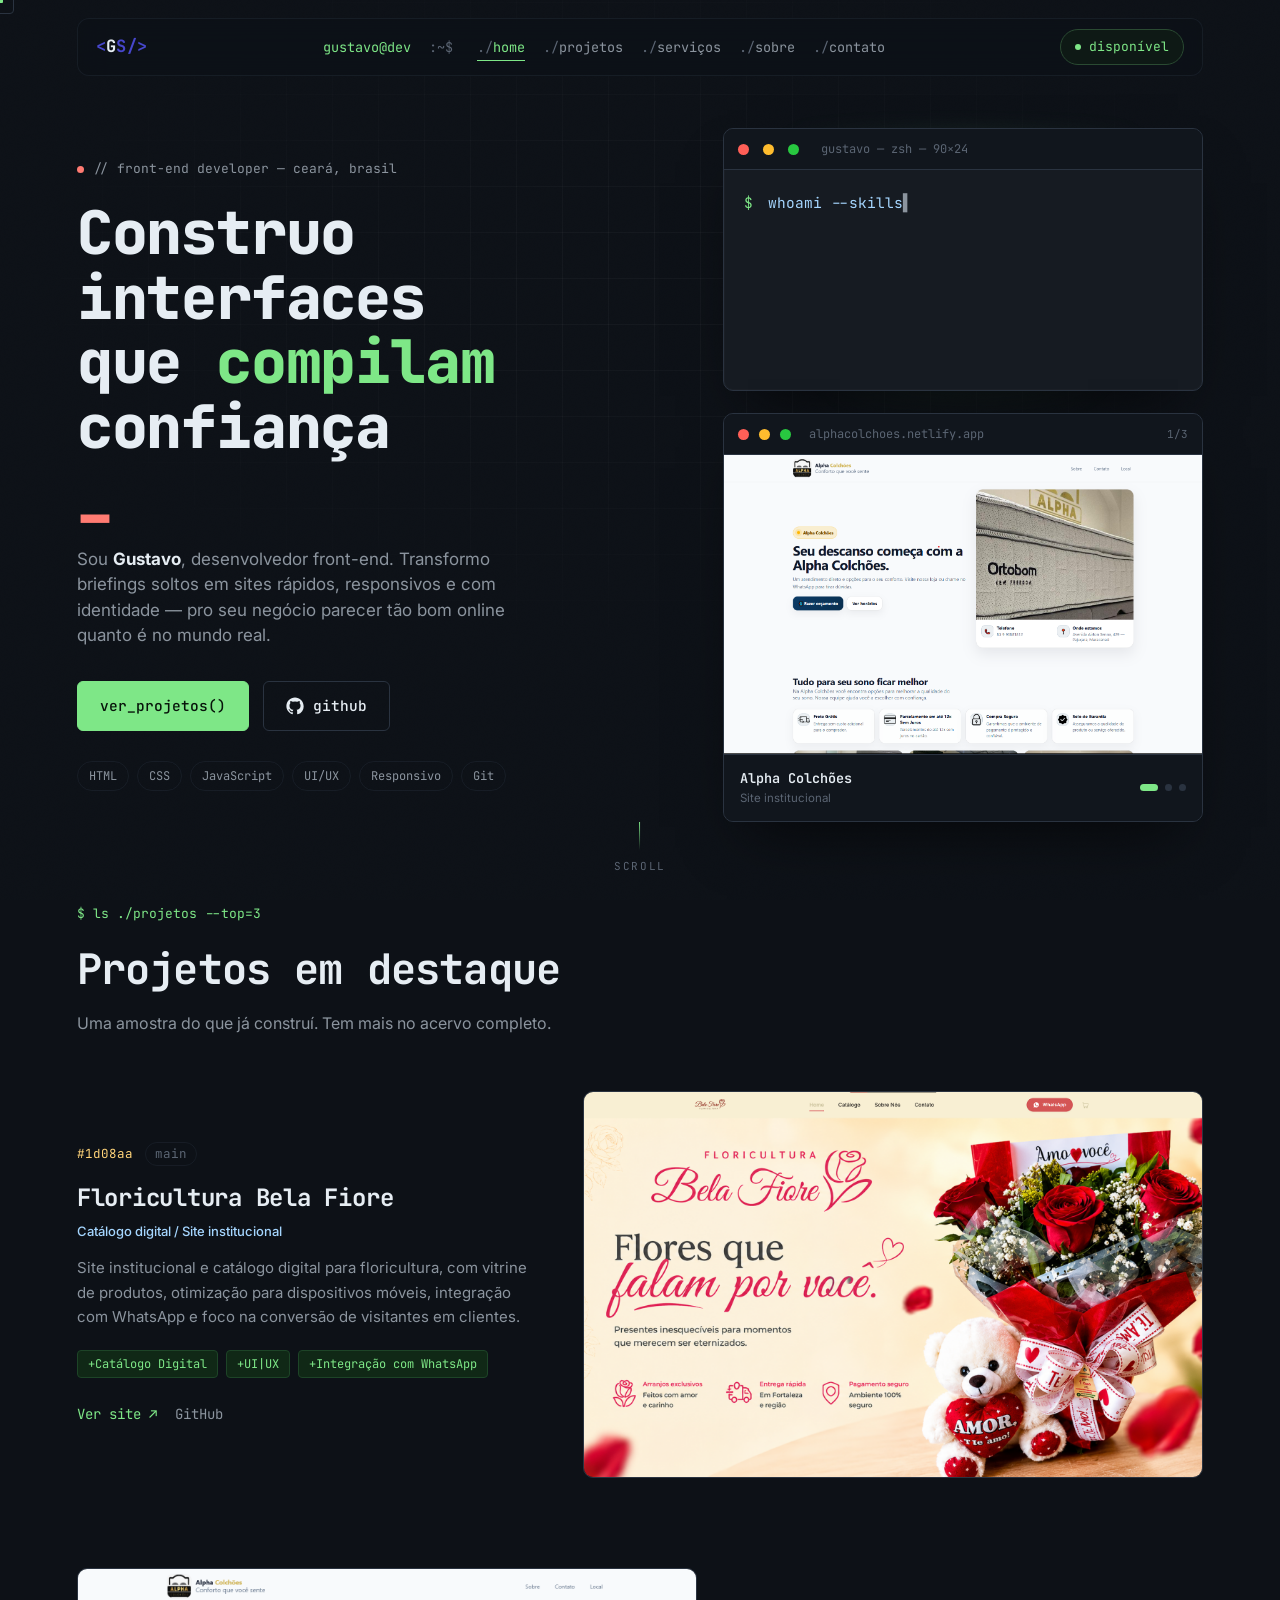
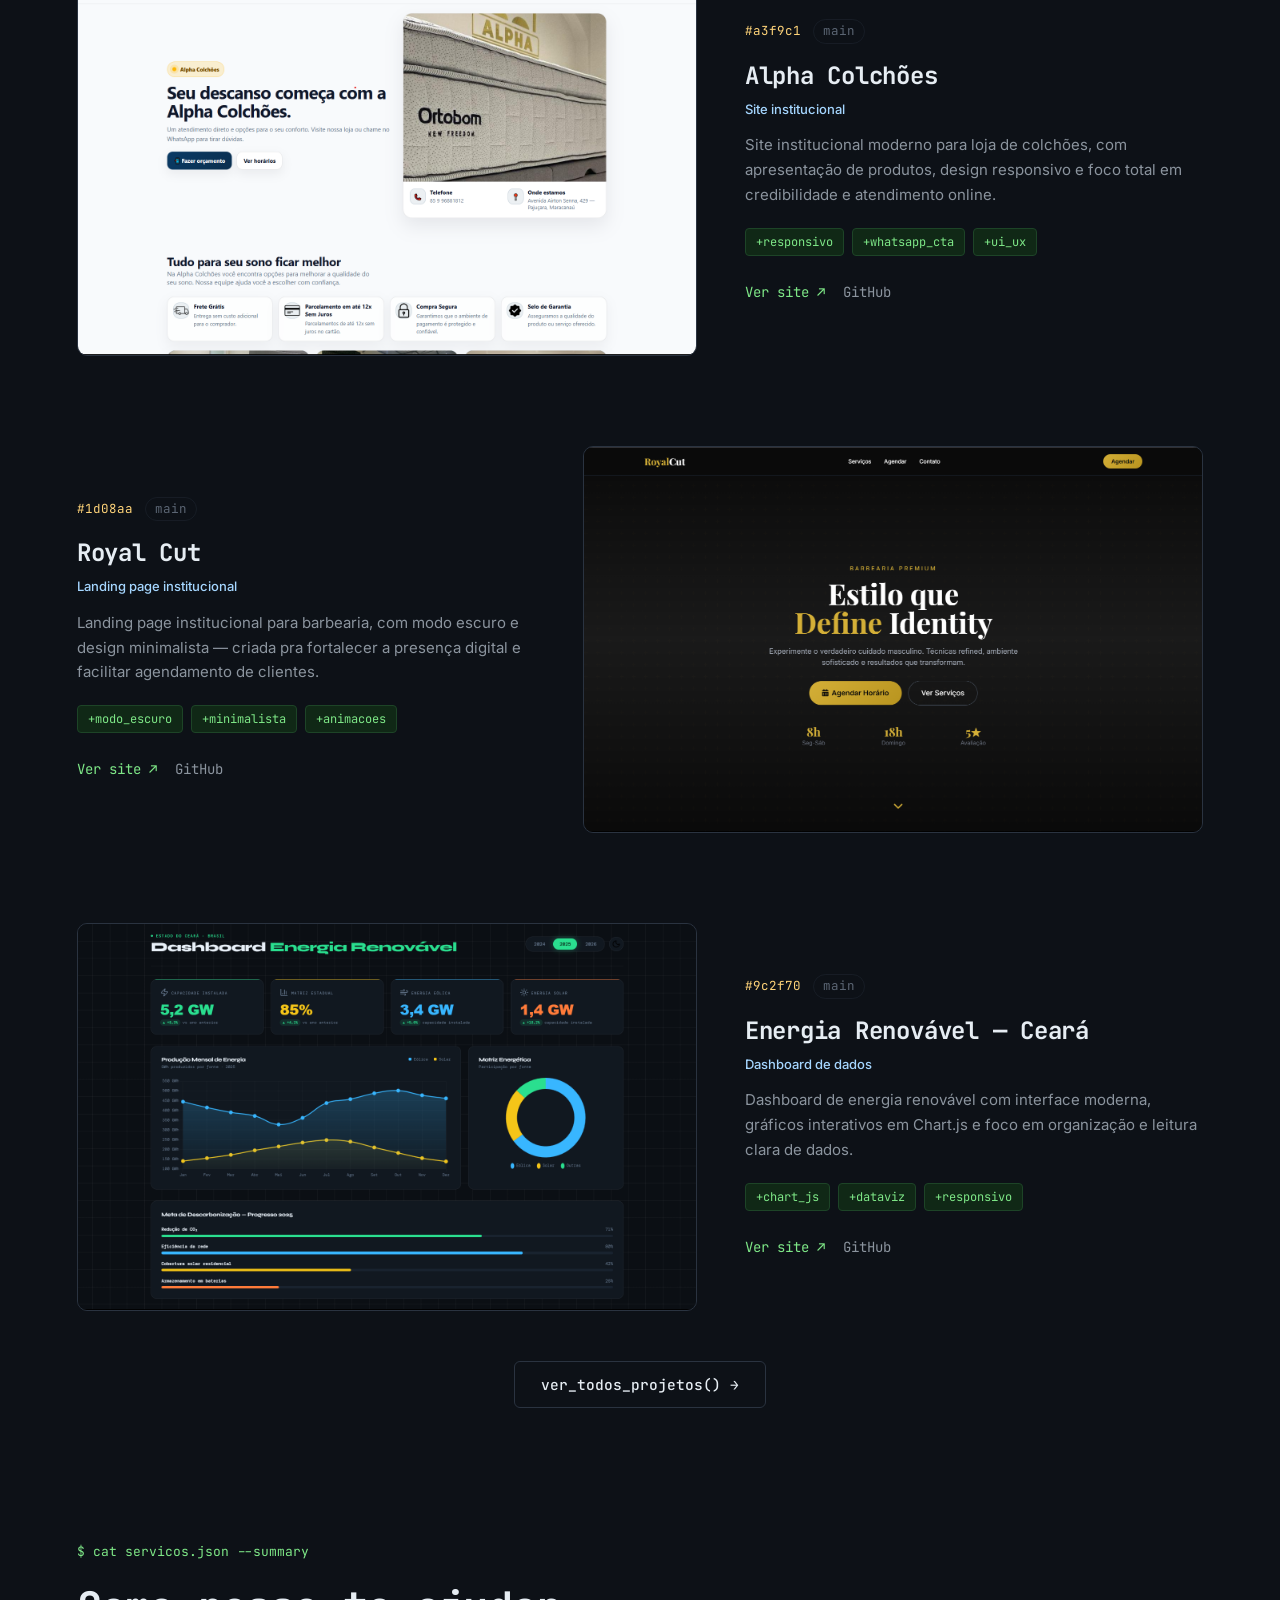
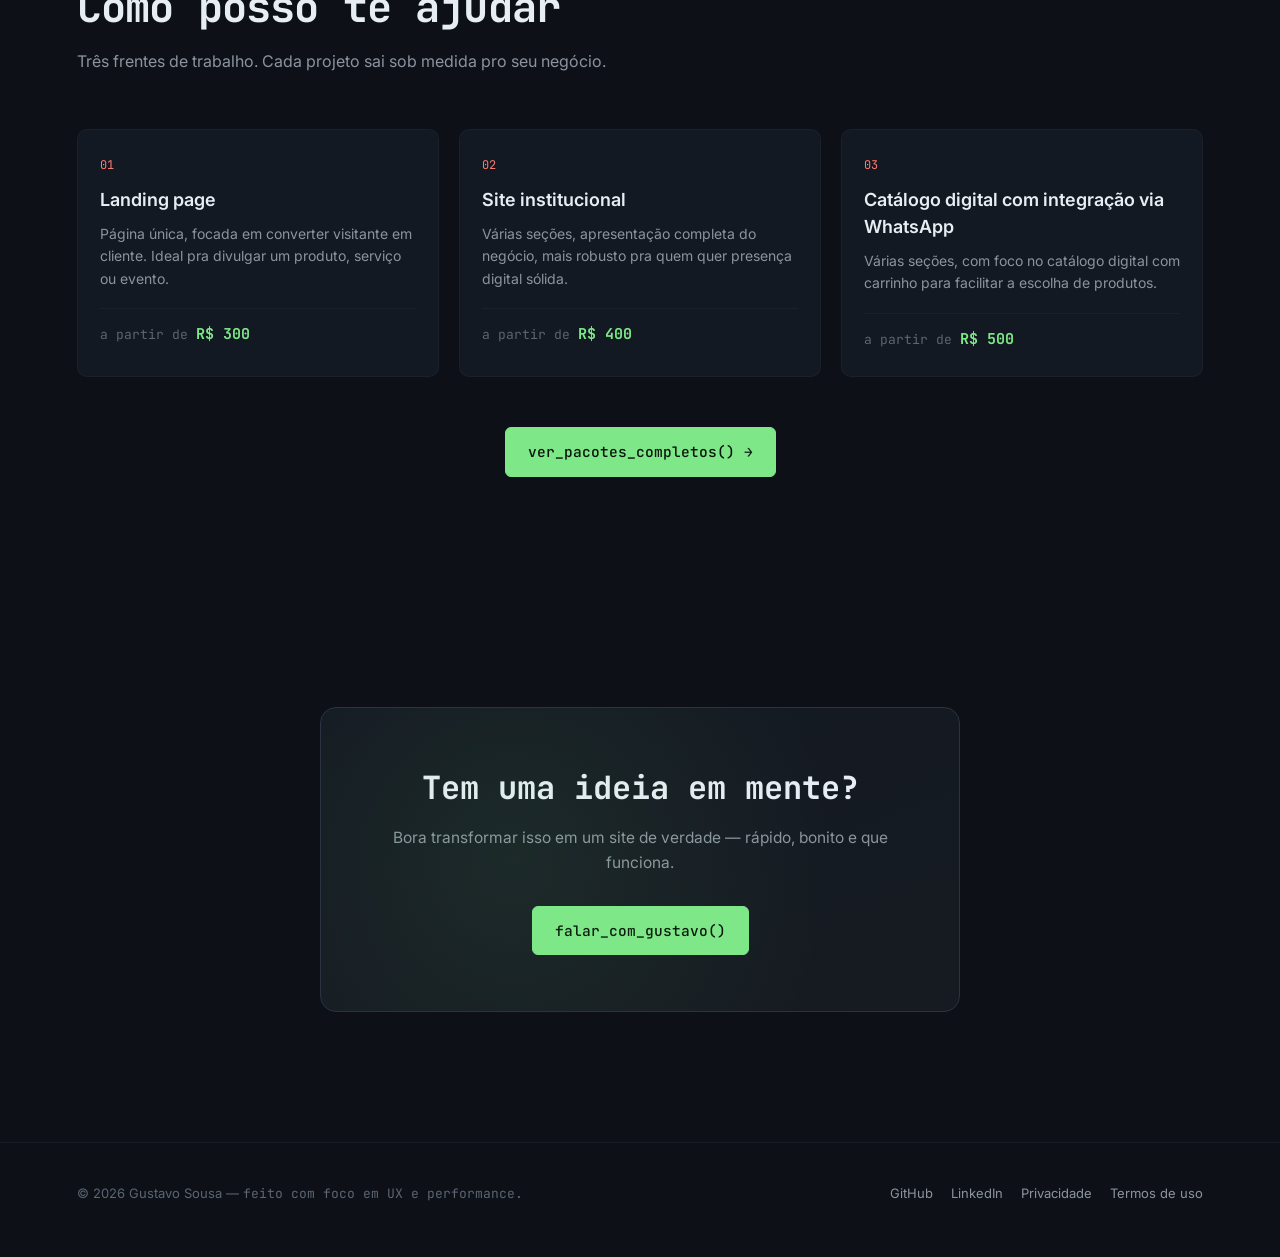
==== commit 2fa6edc9: "Adicionando projeto ao portfólio" ====
--- a/index.html
+++ b/index.html
@@ -91,7 +91,7 @@
 
         <div class="proj-shot-stage">
           <a class="proj-shot-link" id="projShotLink" href="https://alphacolchoes.netlify.app/" target="_blank" rel="noopener" aria-label="Ver projeto">
-            <img class="proj-shot-img" id="projShotImg" src="https://gustavosousa.vercel.app/assets/AlphaColchoesSite.png" alt="Screenshot do projeto Alpha Colchões">
+            <img class="proj-shot-img" id="projShotImg" src="Assets/imagens/AlphaColchoesSite.png" alt="Screenshot do projeto Alpha Colchões">
             <span class="proj-shot-overlay">view_live ↗</span>
           </a>
         </div>
@@ -127,6 +127,31 @@
 
   <div class="project-list">
 
+    <article class="project-row row-reverse reveal-up">
+      <div class="project-shot">
+        <img src="Assets/imagens/FloriculturabelaFioreSite.png" alt="Screenshot do site Royal Cut" loading="lazy">
+        <div class="shot-overlay"><a href="https://floriculturabelafiore.com.br/">view_live →</a></div>
+      </div>
+      <div class="project-info">
+        <div class="project-meta">
+          <span class="commit-hash">#1d08aa</span>
+          <span class="commit-branch">main</span>
+        </div>
+        <h3>Floricultura Bela Fiore</h3>
+        <p class="project-role">Catálogo digital / Site institucional</p>
+        <p class="project-desc">Site institucional e catálogo digital para floricultura, com vitrine de produtos, otimização para dispositivos móveis, integração com WhatsApp e foco na conversão de visitantes em clientes.</p>
+        <div class="diff-tags">
+          <span class="diff-add">+Catálogo Digital</span>
+          <span class="diff-add">+UI|UX</span>
+          <span class="diff-add">+Integração com WhatsApp</span>
+        </div>
+        <div class="project-links">
+          <a href="https://floriculturabelafiore.com.br/" target="_blank" rel="noopener" class="plink plink-primary">Ver site ↗</a>
+          <a href="https://github.com/SousaGustav/Floricultura-Bela-Fiore---Site-completo-com-cat-logo-digital" target="_blank" rel="noopener" class="plink">GitHub</a>
+        </div>
+      </div>
+    </article>
+
     <article class="project-row reveal-up">
       <div class="project-shot">
         <img src="Assets/imagens/AlphaColchoesSite.png" alt="Screenshot do site Alpha Colchões" loading="lazy">
--- a/css/style.css
+++ b/css/style.css
@@ -159,9 +159,10 @@
   position: fixed;
   top: 0; left: 0; right: 0;
   z-index: 100;
-  padding: 18px 6vw;
-  display: flex;
-  justify-content: center;
+  padding: 18px 6vw 0;
+  display: flex;
+  flex-direction: column;
+  align-items: center;
   pointer-events: none;
 }
 .nav-inner {
@@ -191,7 +192,7 @@
   letter-spacing: 0.02em;
   flex-shrink: 0;
 }
-.brand-bracket { color: rgb(38, 38, 201); }
+.brand-bracket { color: rgb(71, 71, 204); }
 
 .nav-prompt {
   display: flex;
@@ -271,20 +272,25 @@
 }
 .nav-mobile {
   pointer-events: all;
+  width: 100%;
   max-width: 1180px;
-  margin: 8px auto 0;
+  margin-top: 8px;
   display: none;
   flex-direction: column;
   gap: 2px;
-  background: rgba(13,17,23,0.95);
+  background: rgba(13,17,23,0.97);
+  backdrop-filter: blur(14px);
+  -webkit-backdrop-filter: blur(14px);
   border: 1px solid var(--border-line);
   border-radius: 12px;
   padding: 10px;
   font-family: var(--mono);
   font-size: 14px;
+  margin-bottom: 18px;
 }
 .nav-mobile.open { display: flex; }
-.nav-mobile .nav-cmd { padding: 10px 8px; }
+.nav-mobile .nav-cmd { padding: 12px 10px; border-radius: 6px; }
+.nav-mobile .nav-cmd:hover { background: var(--bg-elevated); }
 
 @media (max-width: 860px) {
   .nav-prompt, .nav-cta { display: none; }
@@ -816,7 +822,7 @@
   opacity: 0;
   transition: opacity .3s;
 }
-.shot-overlay span {
+.shot-overlay a {
   font-family: var(--mono);
   font-size: 13px;
   color: var(--accent-green);
@@ -1379,4 +1385,4 @@
   font-size: 12.5px;
   color: var(--text-faint);
   line-height: 1.7;
-}
+}
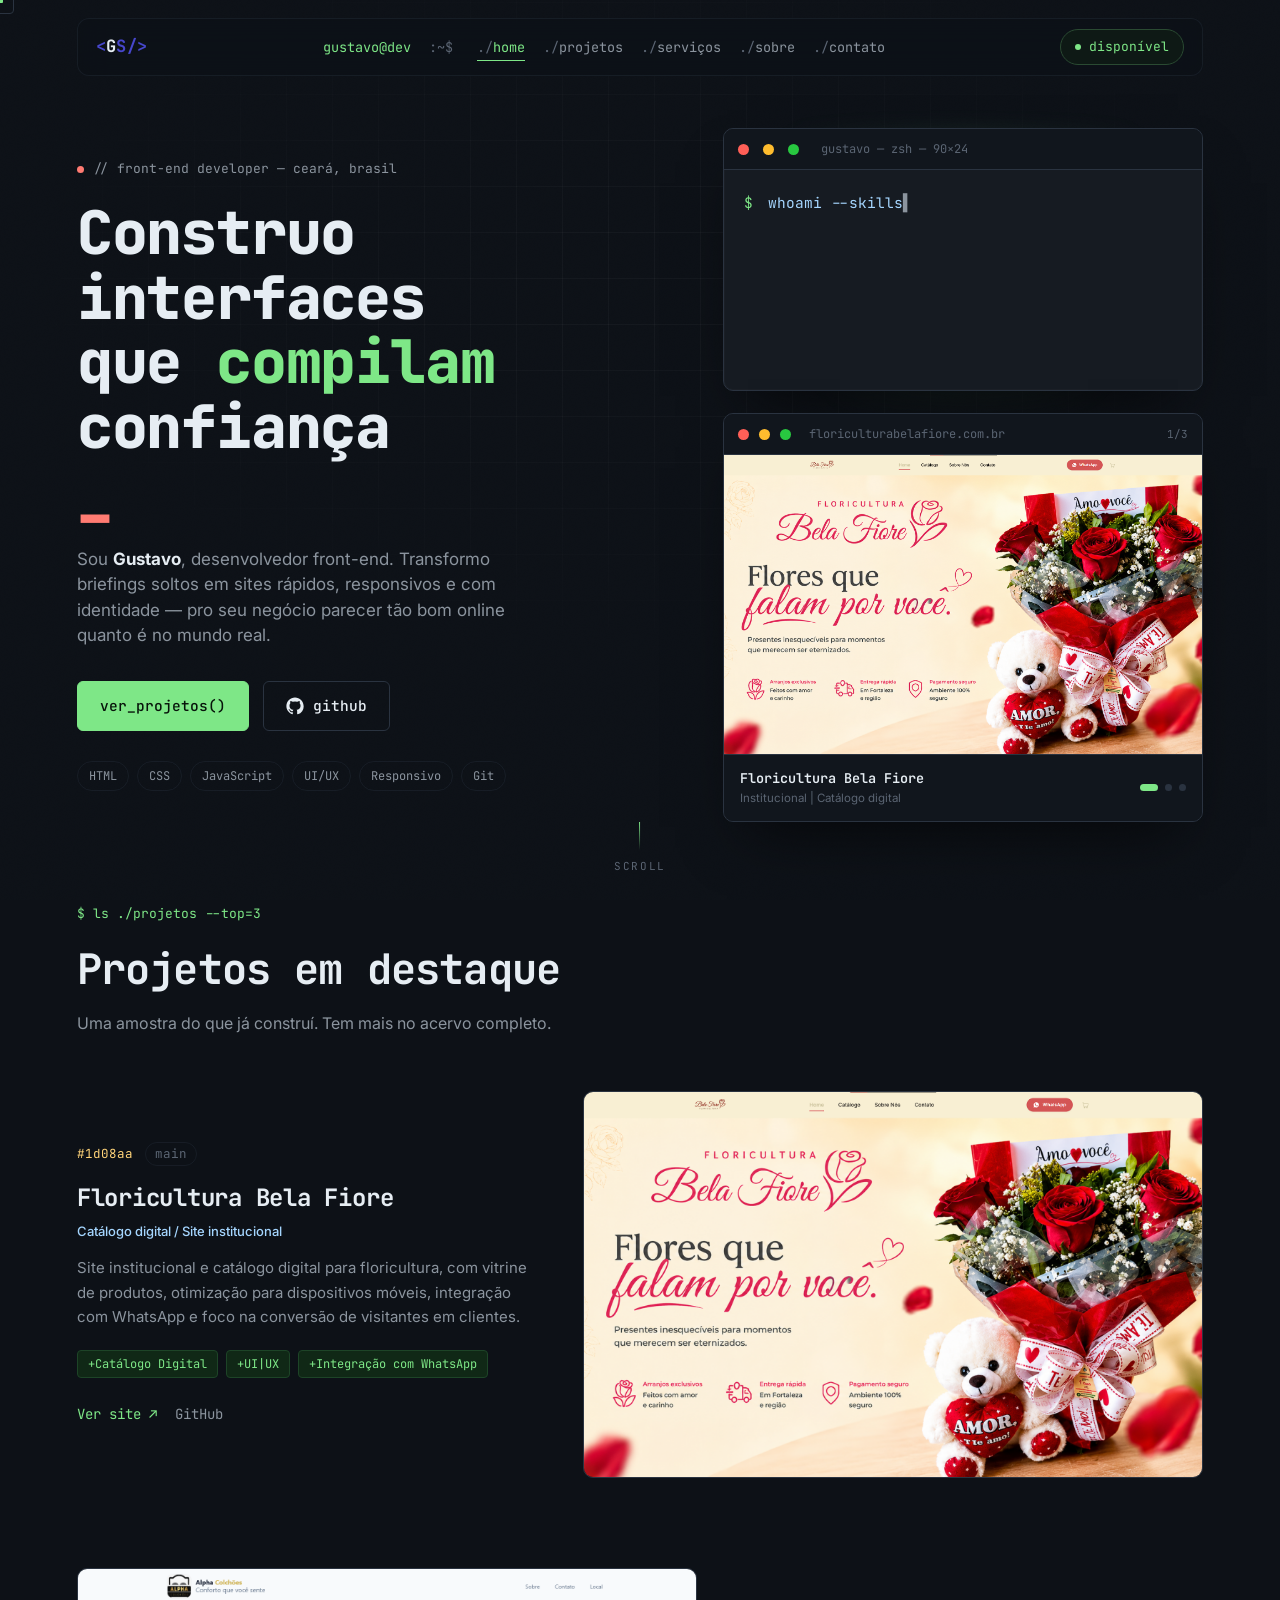
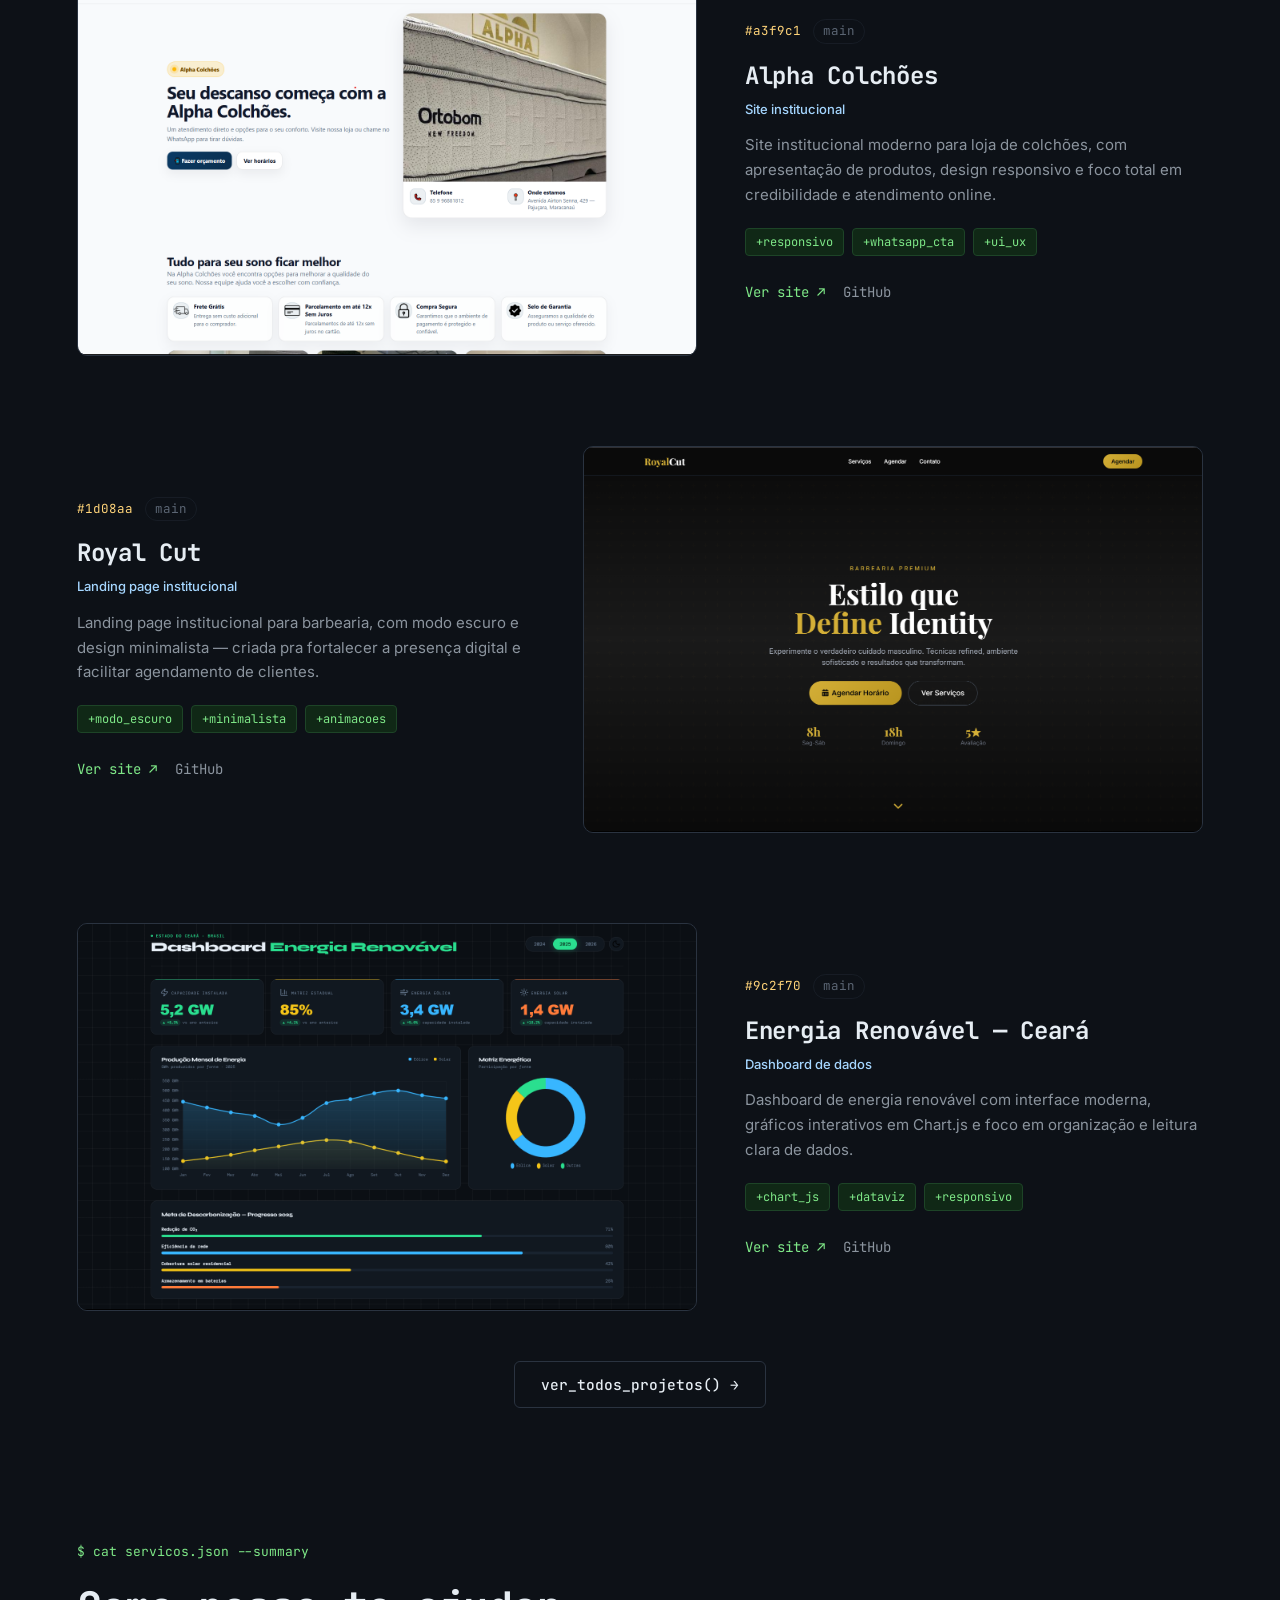
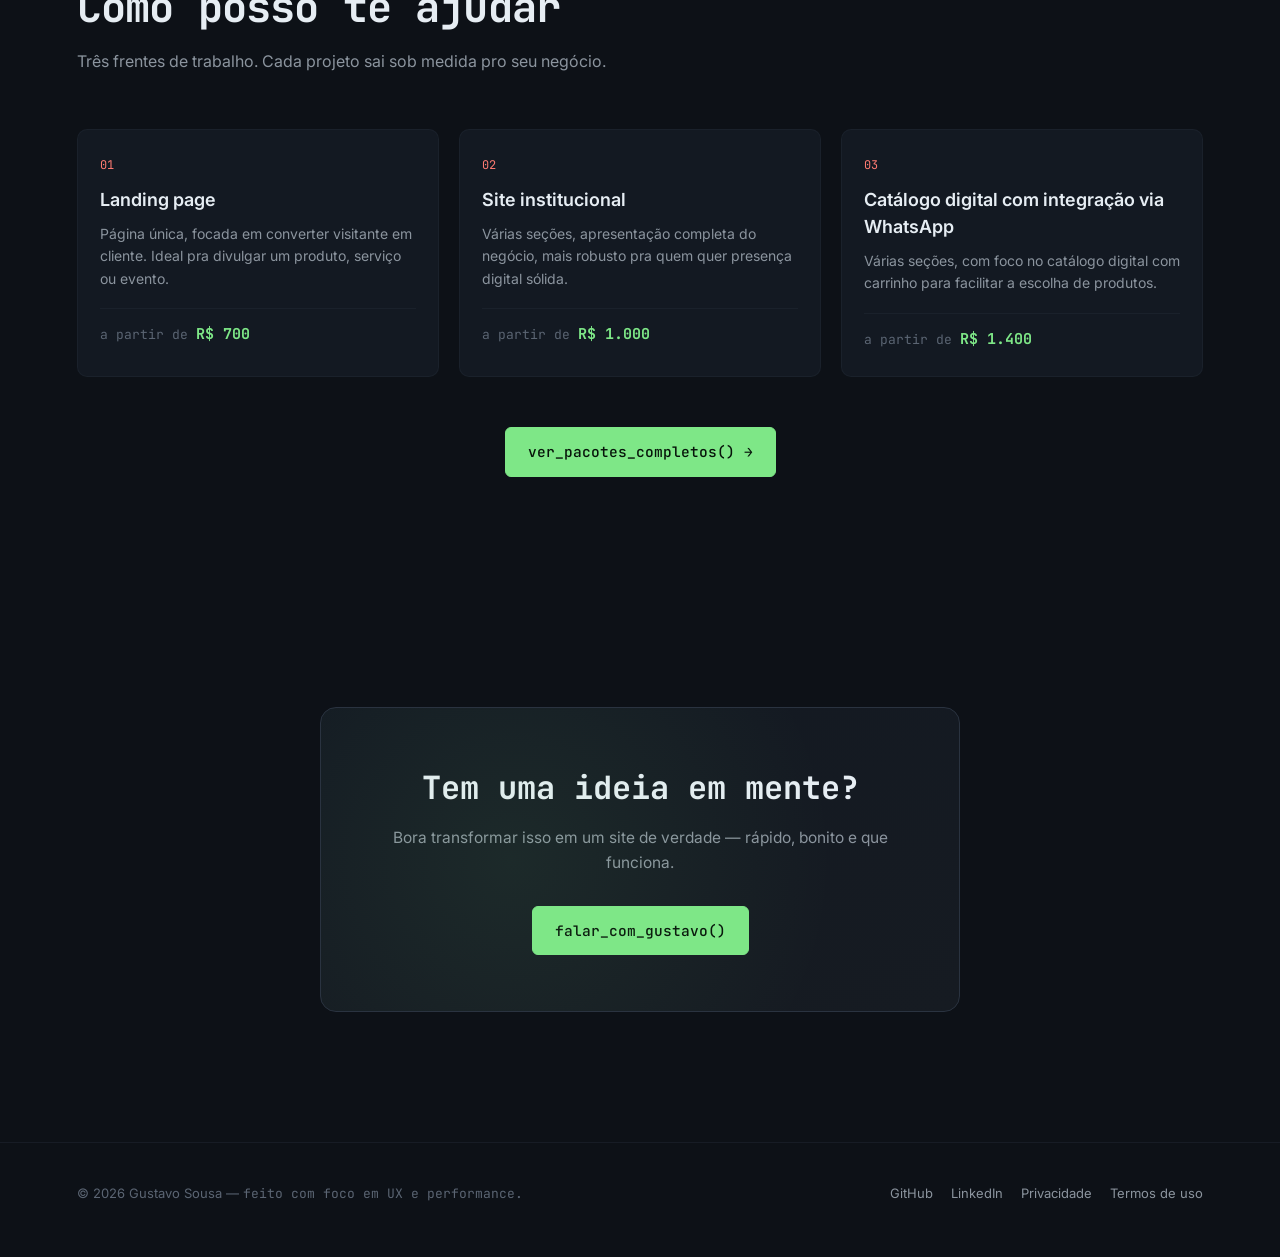
==== commit 104d9c67: "alteracoes de valores" ====
--- a/index.html
+++ b/index.html
@@ -247,19 +247,19 @@
       <span class="card-num">01</span>
       <h3>Landing page</h3>
       <p>Página única, focada em converter visitante em cliente. Ideal pra divulgar um produto, serviço ou evento.</p>
-      <span class="teaser-from">a partir de <strong>R$ 300</strong></span>
+      <span class="teaser-from">a partir de <strong>R$ 700</strong></span>
     </div>
     <div class="teaser-card reveal-up">
       <span class="card-num">02</span>
       <h3>Site institucional</h3>
       <p>Várias seções, apresentação completa do negócio, mais robusto pra quem quer presença digital sólida.</p>
-      <span class="teaser-from">a partir de <strong>R$ 400</strong></span>
+      <span class="teaser-from">a partir de <strong>R$ 1.000</strong></span>
     </div>
     <div class="teaser-card reveal-up">
       <span class="card-num">03</span>
       <h3>Catálogo digital com integração via WhatsApp</h3>
       <p>Várias seções, com foco no catálogo digital com carrinho para facilitar a escolha de produtos.</p>
-      <span class="teaser-from">a partir de <strong>R$ 500</strong></span>
+      <span class="teaser-from">a partir de <strong>R$ 1.400</strong></span>
     </div>
   </div>
 
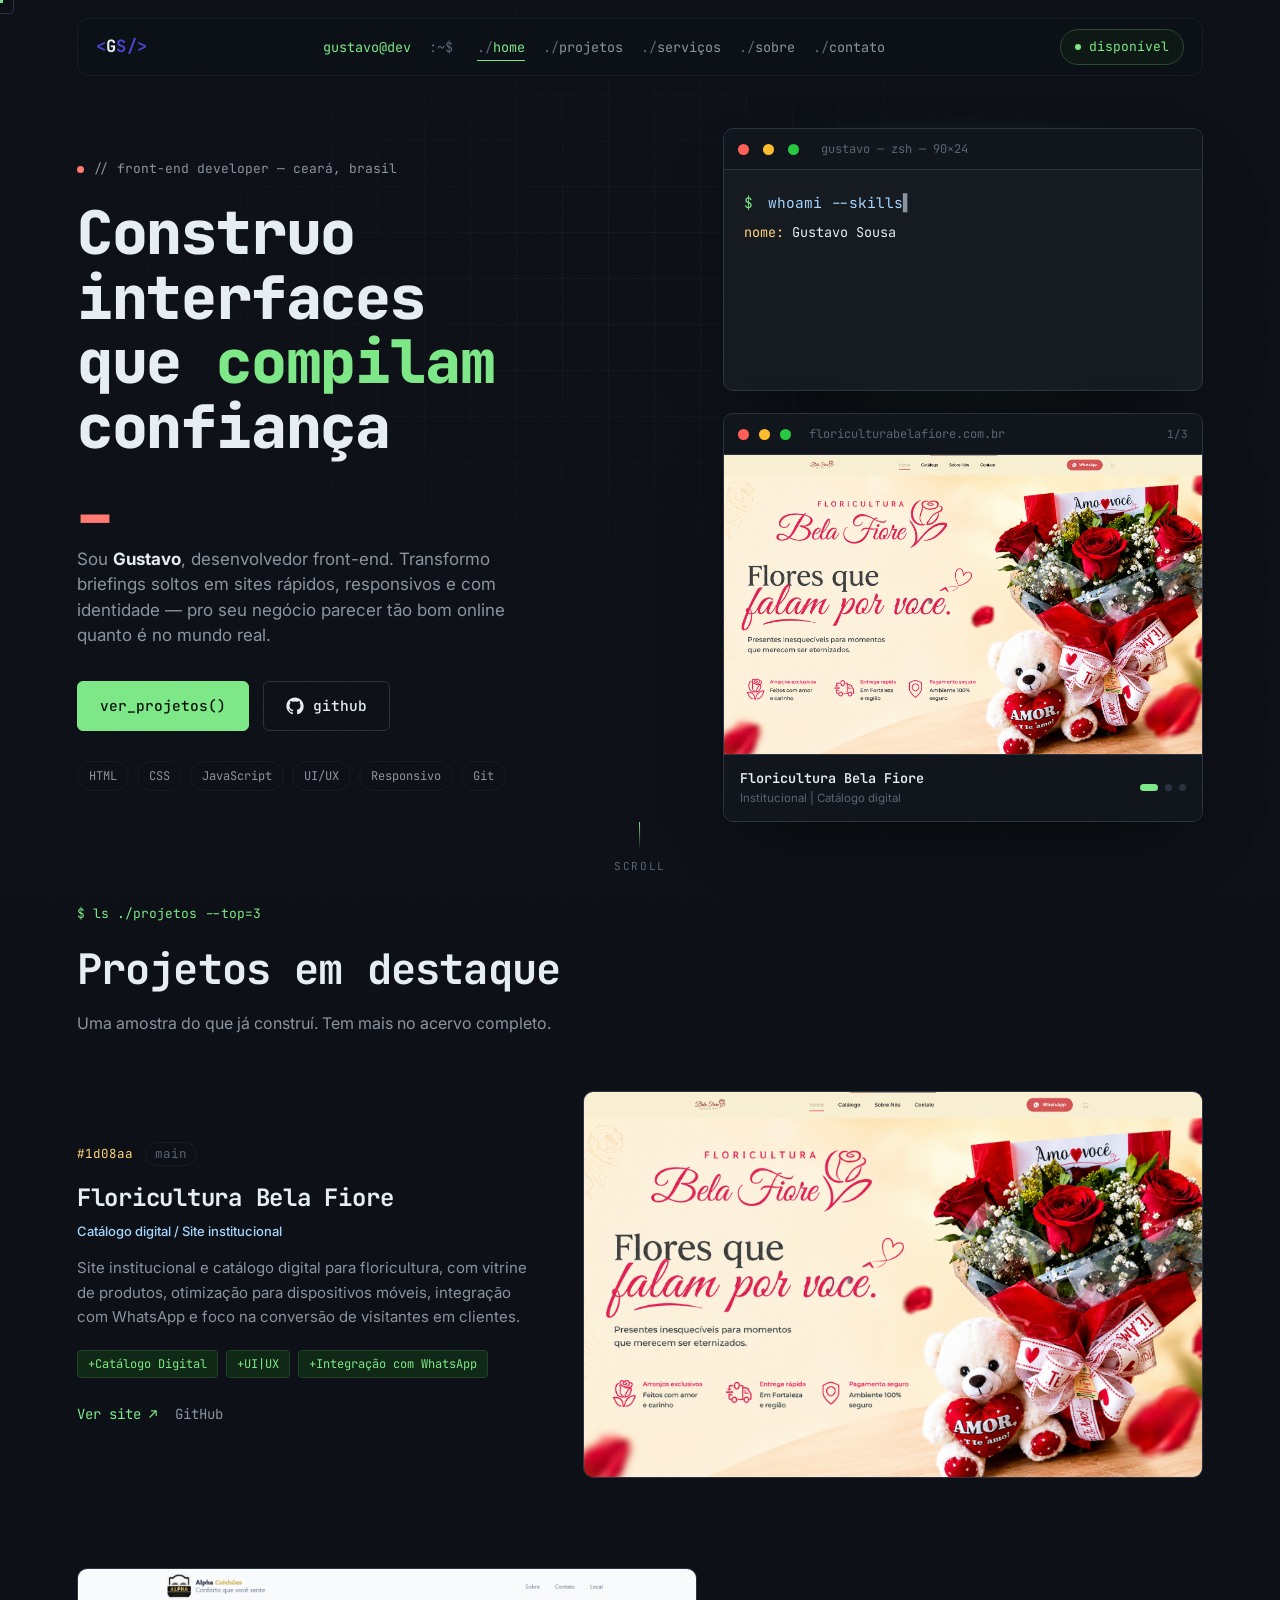
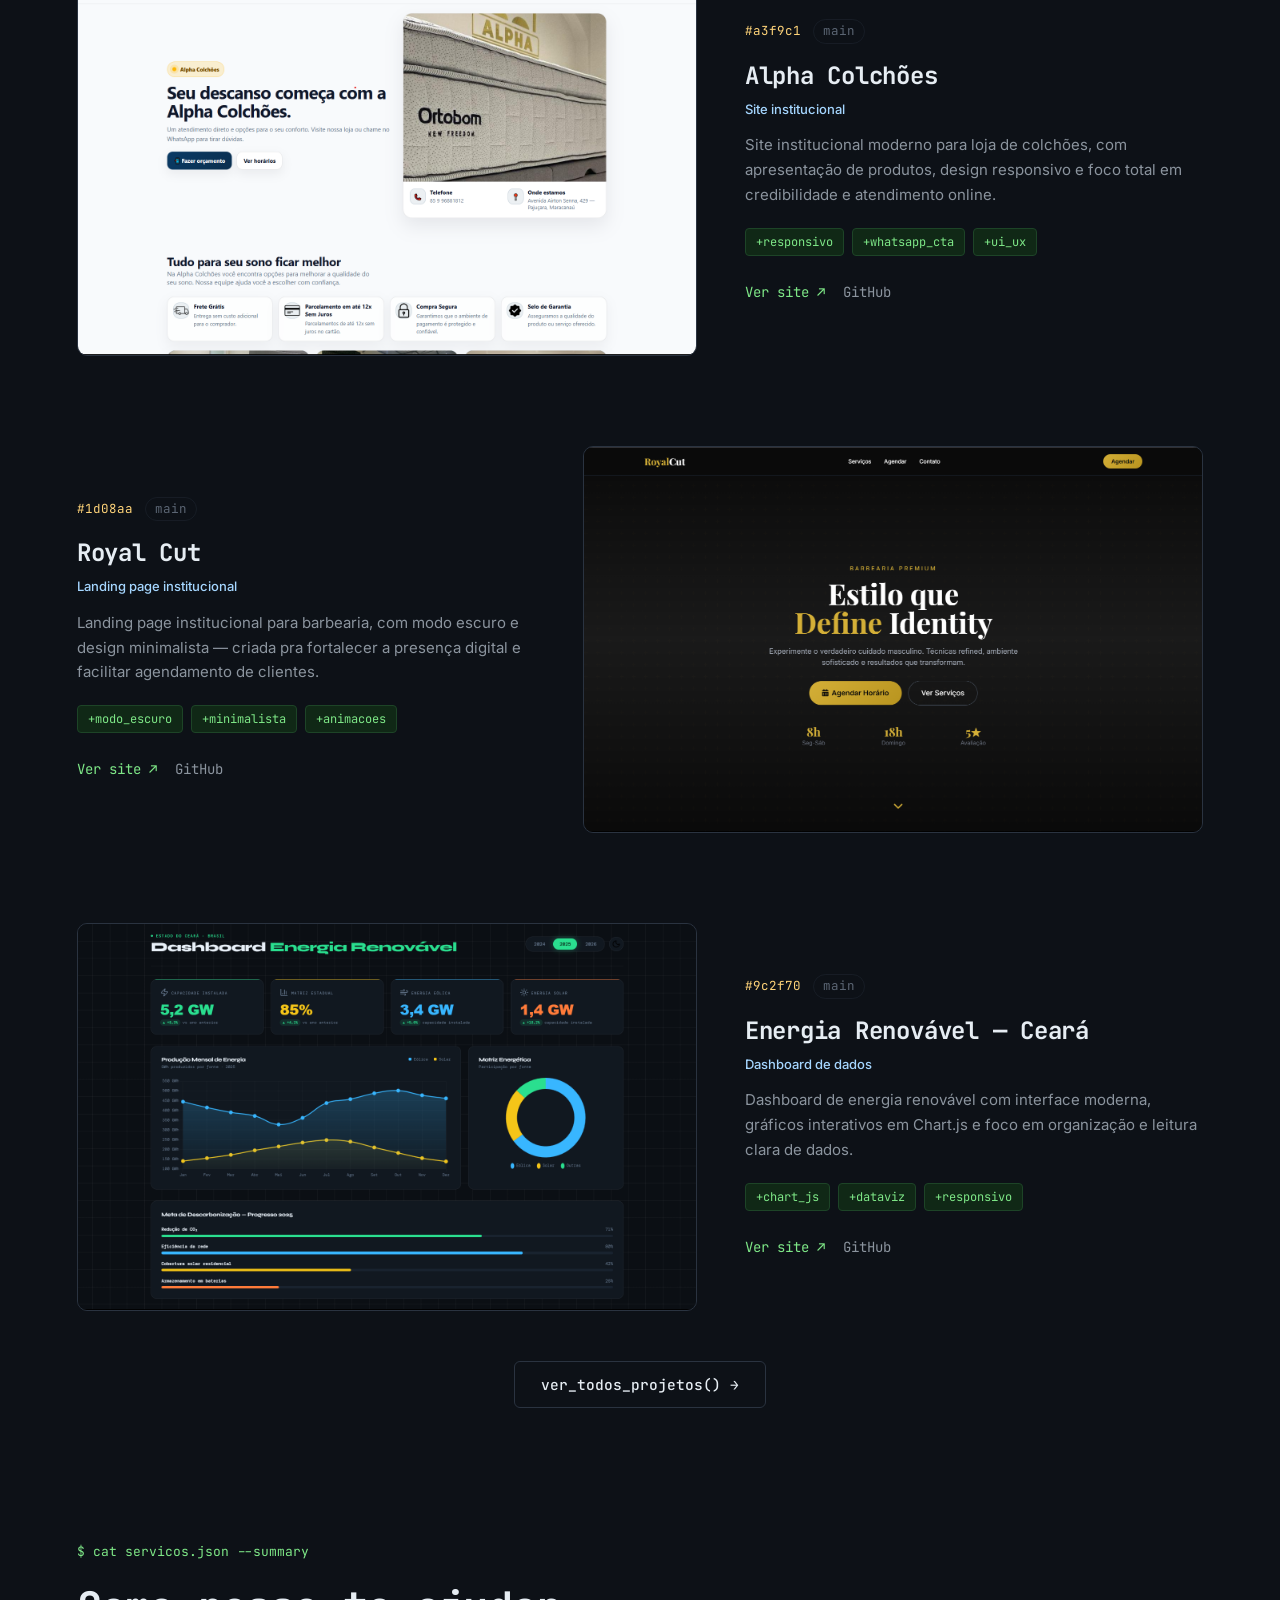
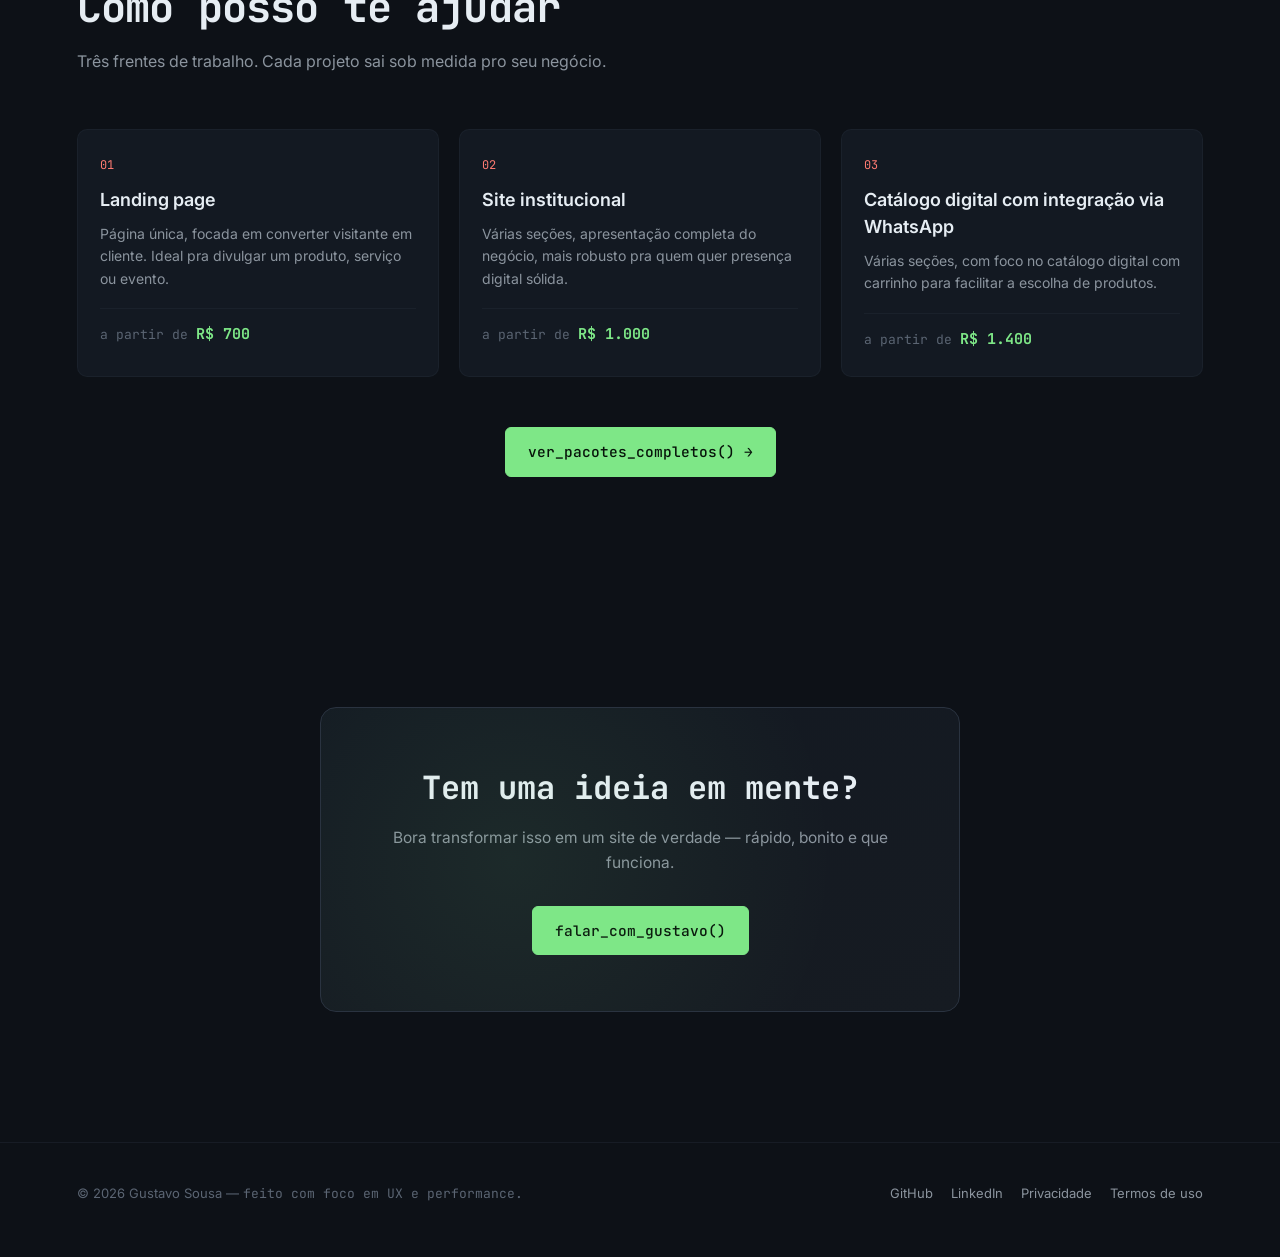
==== commit 218ae852: "colocando tag do google" ====
--- a/index.html
+++ b/index.html
@@ -5,6 +5,7 @@
 <meta name="viewport" content="width=device-width, initial-scale=1.0">
 <title>Gustavo Sousa — Front-End Developer</title>
 <meta name="description" content="Gustavo Sousa, desenvolvedor front-end. Sites modernos, rápidos e com identidade para negócios que querem crescer online.">
+<meta name="google-site-verification" content="5FOfOESugkMSnVn9vsfdlhbDs2VGAGgLv_9mgVS0xEU" />
 <link rel="preconnect" href="https://fonts.googleapis.com">
 <link rel="preconnect" href="https://fonts.gstatic.com" crossorigin>
 <link href="https://fonts.googleapis.com/css2?family=JetBrains+Mono:ital,wght@0,400;0,500;0,600;0,700;0,800;1,400&family=Inter:wght@400;500;600;700;800&display=swap" rel="stylesheet">
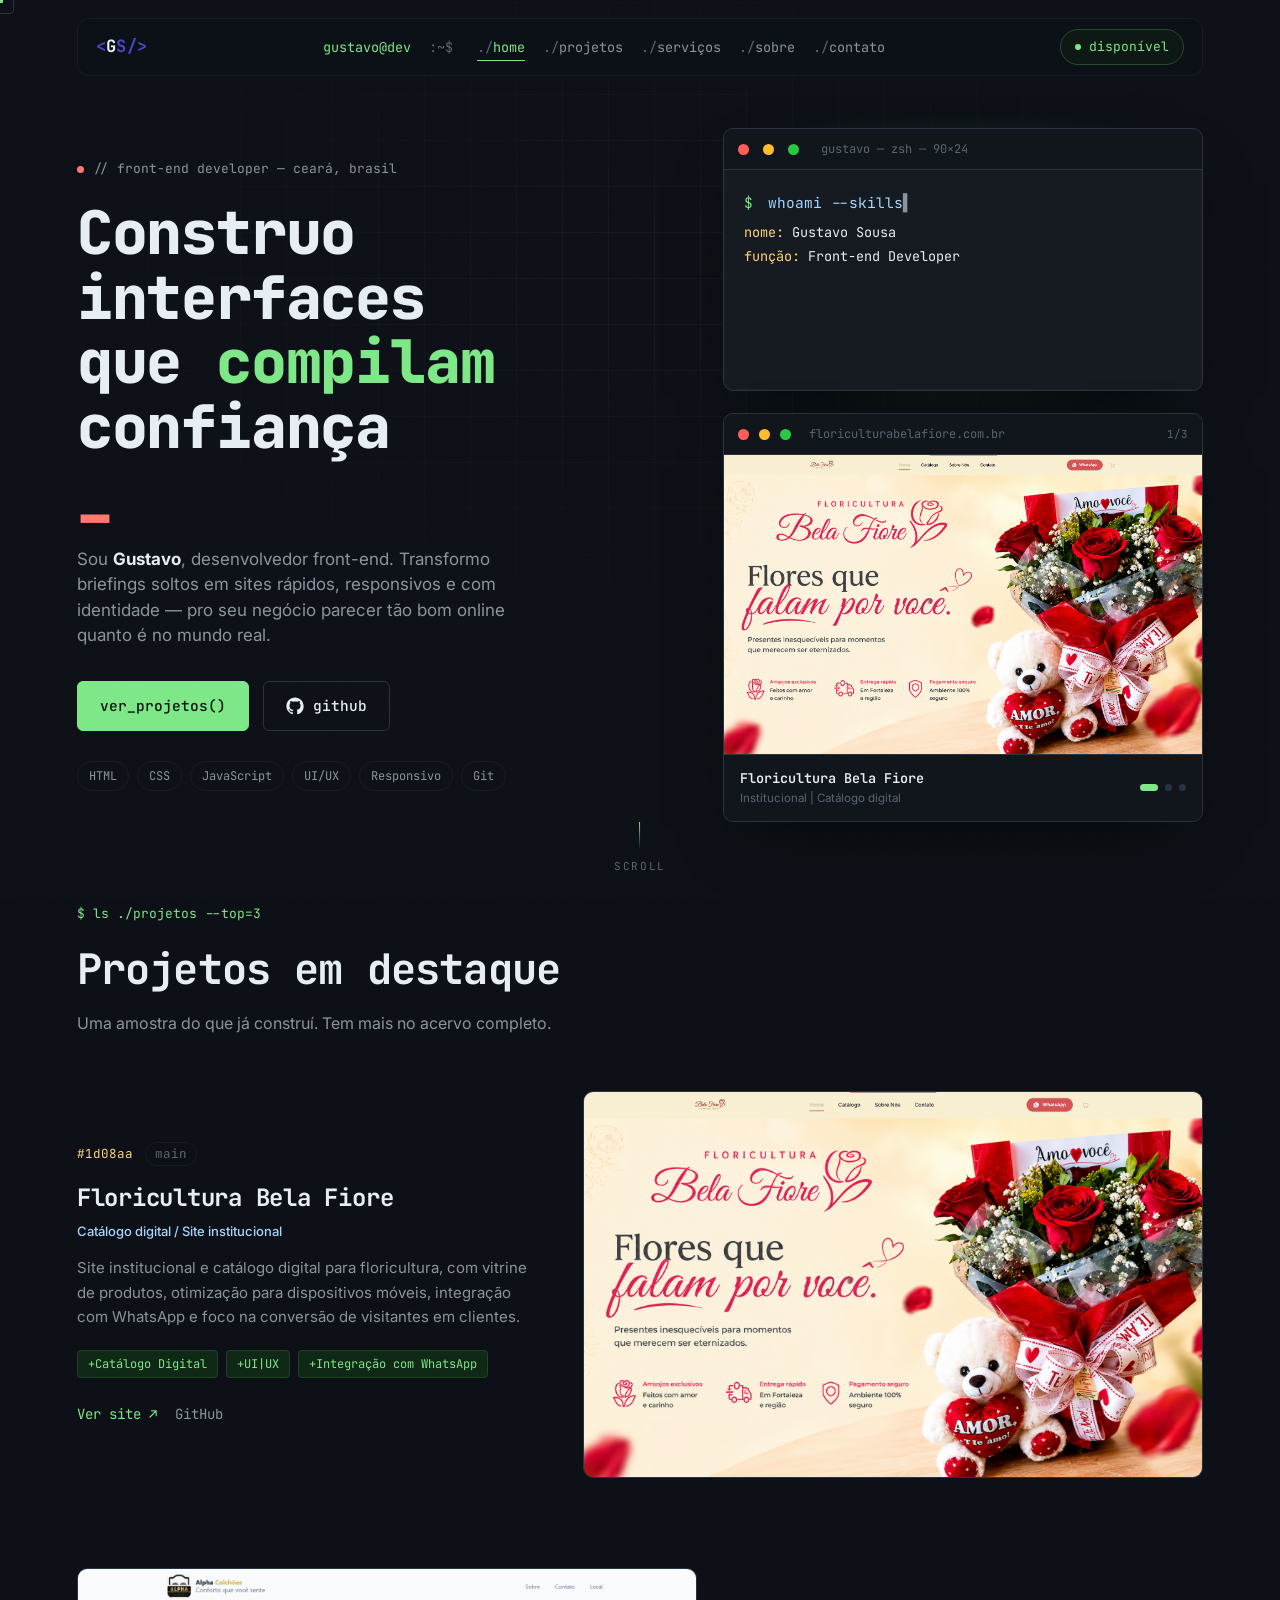
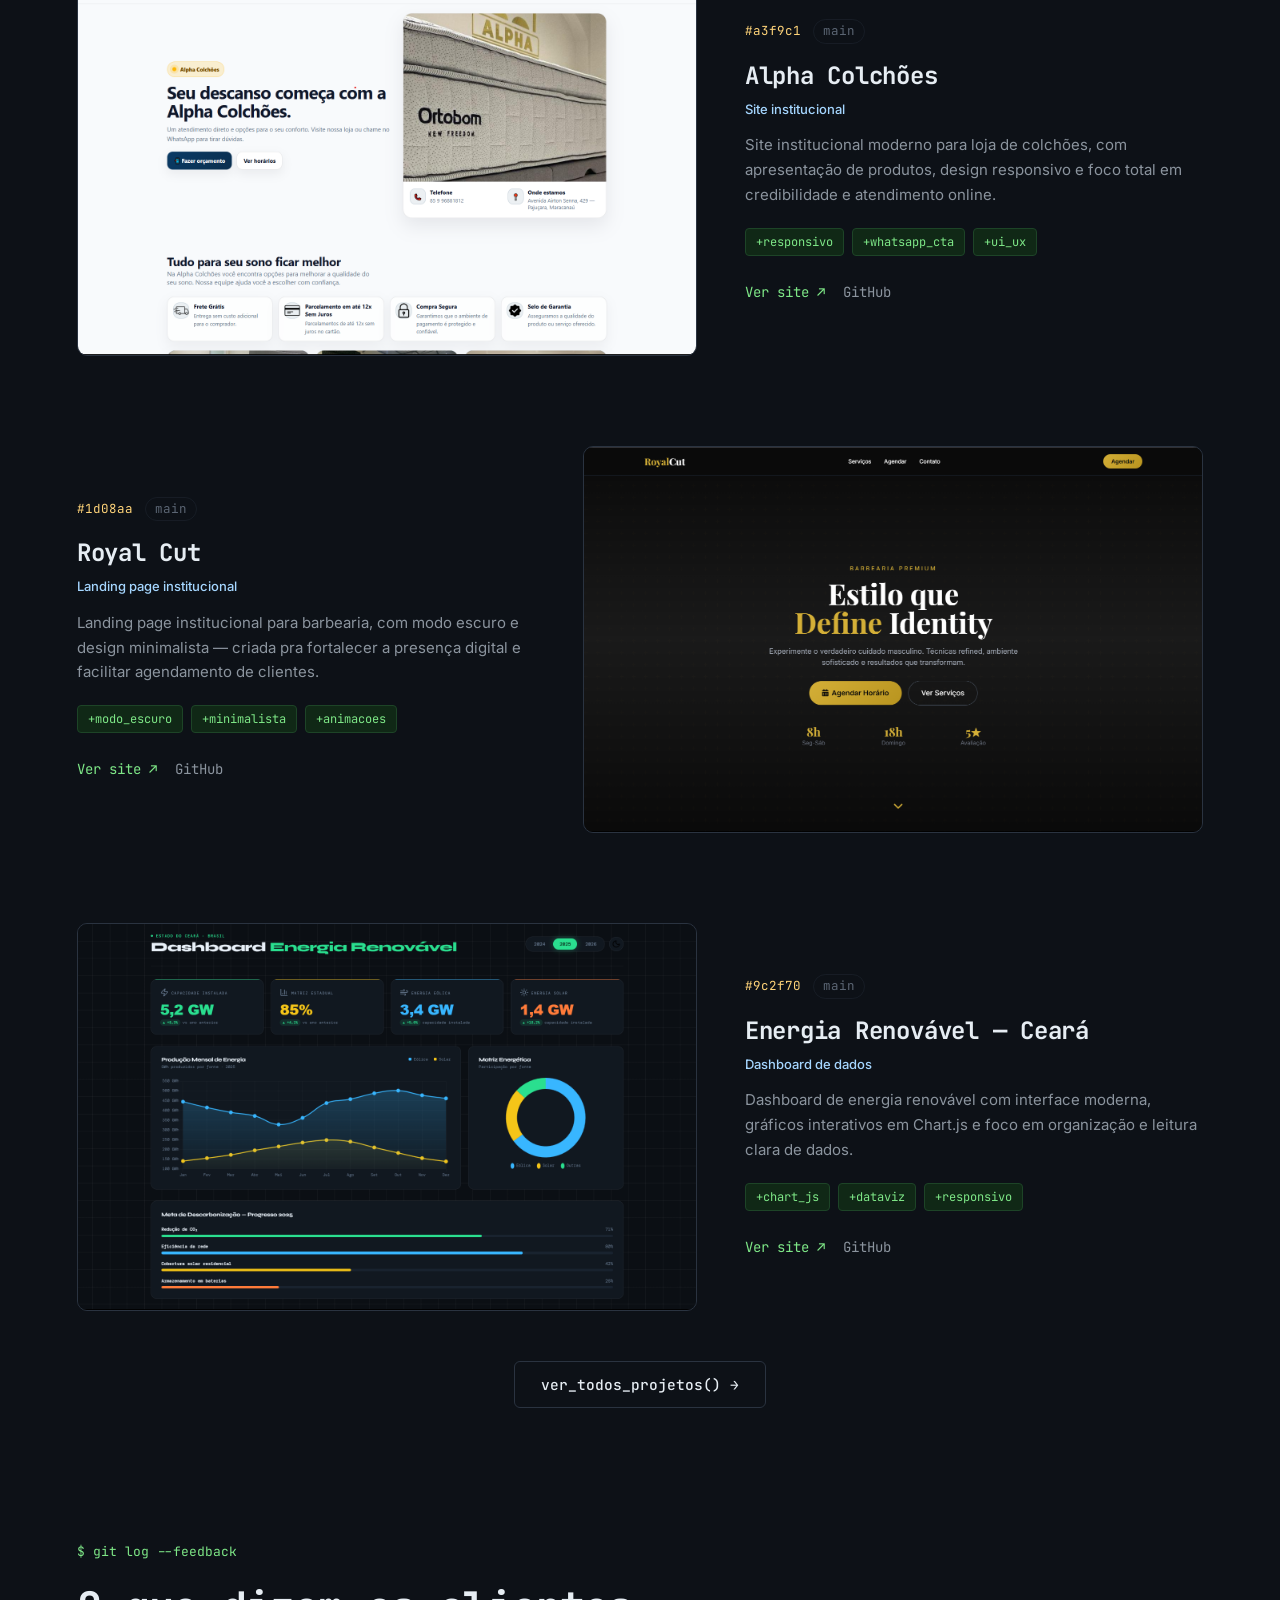
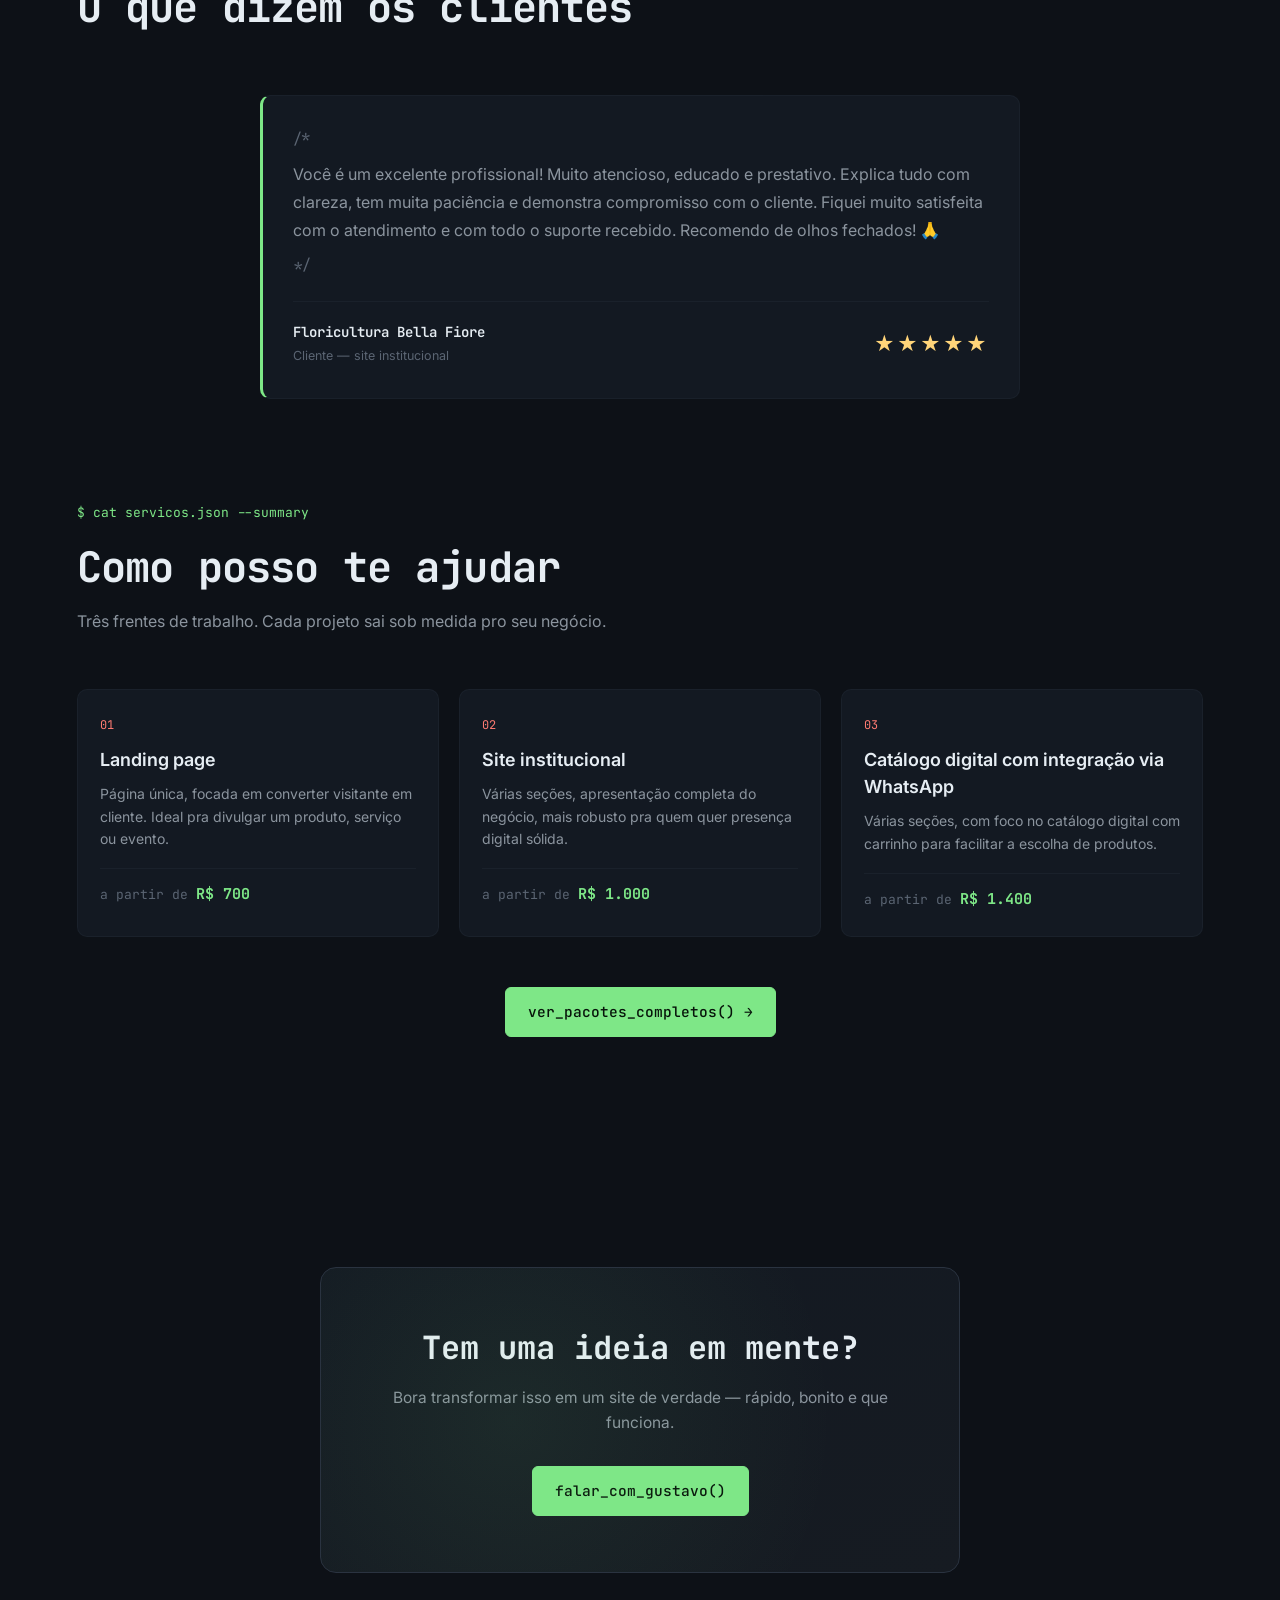
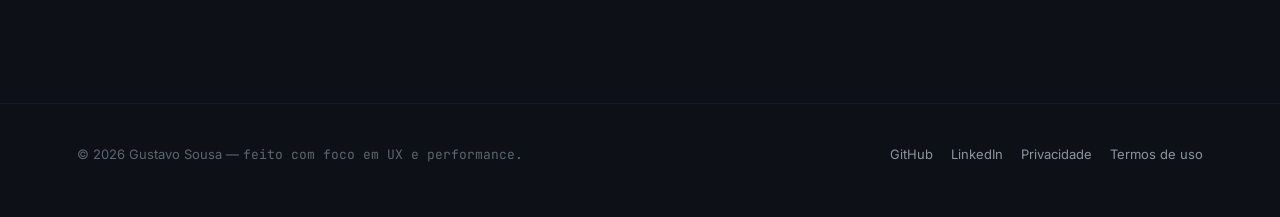
==== commit e34e003e: "adicão da sessão de depoimentos" ====
--- a/index.html
+++ b/index.html
@@ -234,6 +234,32 @@
     <a href="projetos.html" class="btn btn-ghost btn-see-all">ver_todos_projetos() →</a>
   </div>
 </section>
+<!-- ============ DEPOIMENTOS ============ -->
+<section class="testimonials">
+  <div class="section-head">
+    <span class="section-tag">$ git log --feedback</span>
+    <h2 class="section-title">O que dizem os clientes</h2>
+  </div>
+
+  <div class="testimonials-inner">
+    <div class="testimonial-card reveal-up">
+      <div class="testimonial-text">
+        <span class="t-comment">/*</span>
+        <p>Você é um excelente profissional! Muito atencioso, educado e prestativo. Explica tudo com clareza, tem muita paciência e demonstra compromisso com o cliente. Fiquei muito satisfeita com o atendimento e com todo o suporte recebido. Recomendo de olhos fechados! 🙏</p>
+        <span class="t-comment">*/</span>
+      </div>
+      <div class="testimonial-author">
+        <div class="author-info">
+          <span class="author-name">Floricultura Bella Fiore</span>
+          <span class="author-role">Cliente — site institucional</span>
+        </div>
+        <div class="author-stars">
+          <span>★★★★★</span>
+        </div>
+      </div>
+    </div>
+  </div>
+</section>
 
 <!-- ============ RESUMO DE SERVIÇOS ============ -->
 <section class="services-teaser">
--- a/css/style.css
+++ b/css/style.css
@@ -1385,4 +1385,70 @@
   font-size: 12.5px;
   color: var(--text-faint);
   line-height: 1.7;
+}
+
+/* ============ TESTIMONIALS ============ */
+.testimonials { padding: 0 6vw 100px; }
+.testimonials-inner {
+  max-width: 760px;
+  margin: 0 auto;
+}
+.testimonial-card {
+  background: var(--bg-surface);
+  border: 1px solid var(--border-soft);
+  border-left: 3px solid var(--accent-green);
+  border-radius: var(--radius-md);
+  padding: 32px 30px;
+  transition: border-color .25s, transform .25s var(--ease);
+}
+.testimonial-card:hover {
+  border-color: var(--accent-green);
+  transform: translateY(-4px);
+}
+.testimonial-text {
+  font-family: var(--mono);
+  margin-bottom: 24px;
+}
+.t-comment {
+  display: block;
+  color: var(--text-faint);
+  font-size: 15px;
+  margin-bottom: 10px;
+}
+.t-comment:last-child { margin-top: 10px; margin-bottom: 0; }
+.testimonial-text p {
+  font-family: var(--sans);
+  font-size: 16px;
+  line-height: 1.75;
+  color: var(--text-dim);
+  margin: 0;
+}
+.testimonial-author {
+  display: flex;
+  align-items: center;
+  justify-content: space-between;
+  gap: 16px;
+  padding-top: 20px;
+  border-top: 1px solid var(--border-soft);
+}
+.author-info {
+  display: flex;
+  flex-direction: column;
+  gap: 4px;
+}
+.author-name {
+  font-family: var(--mono);
+  font-size: 14px;
+  font-weight: 600;
+  color: var(--text-main);
+}
+.author-role {
+  font-size: 12.5px;
+  color: var(--text-faint);
+}
+.author-stars {
+  color: var(--accent-amber);
+  font-size: 20px;
+  letter-spacing: 2px;
+  flex-shrink: 0;
 }
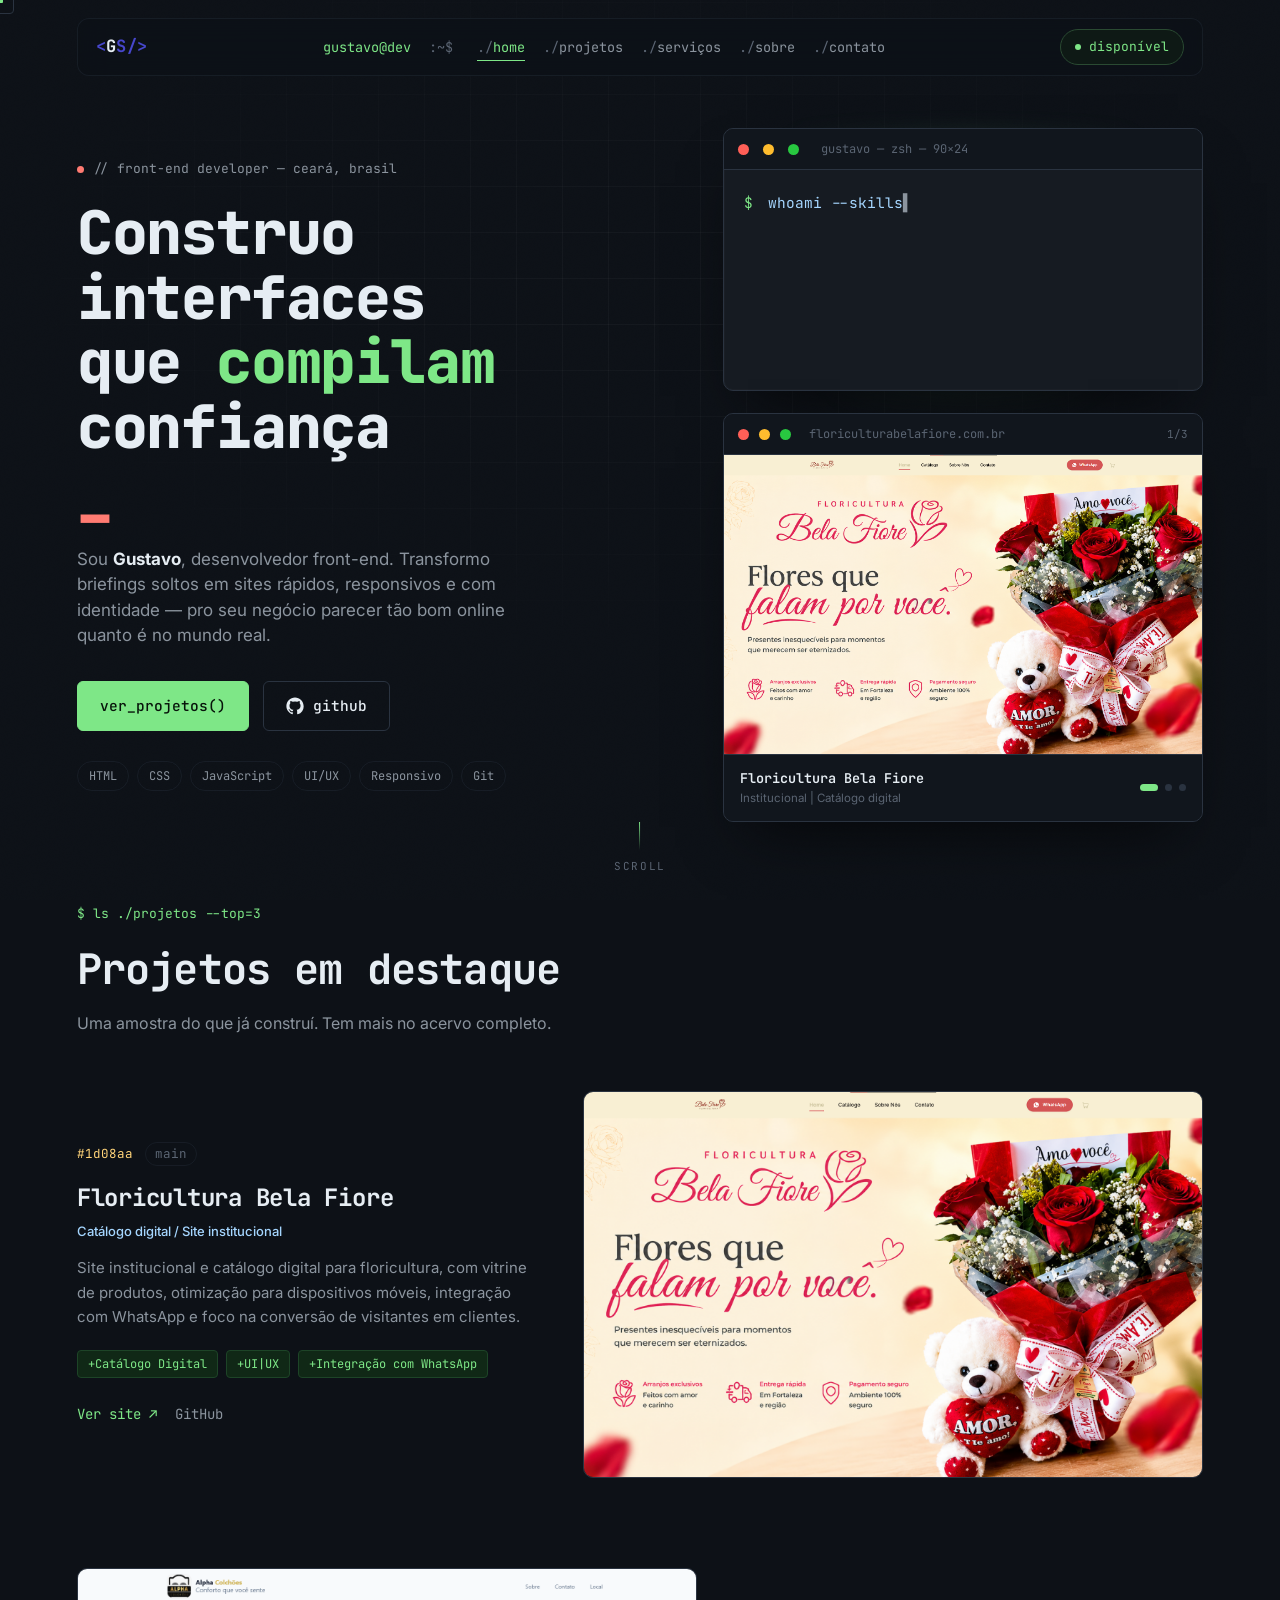
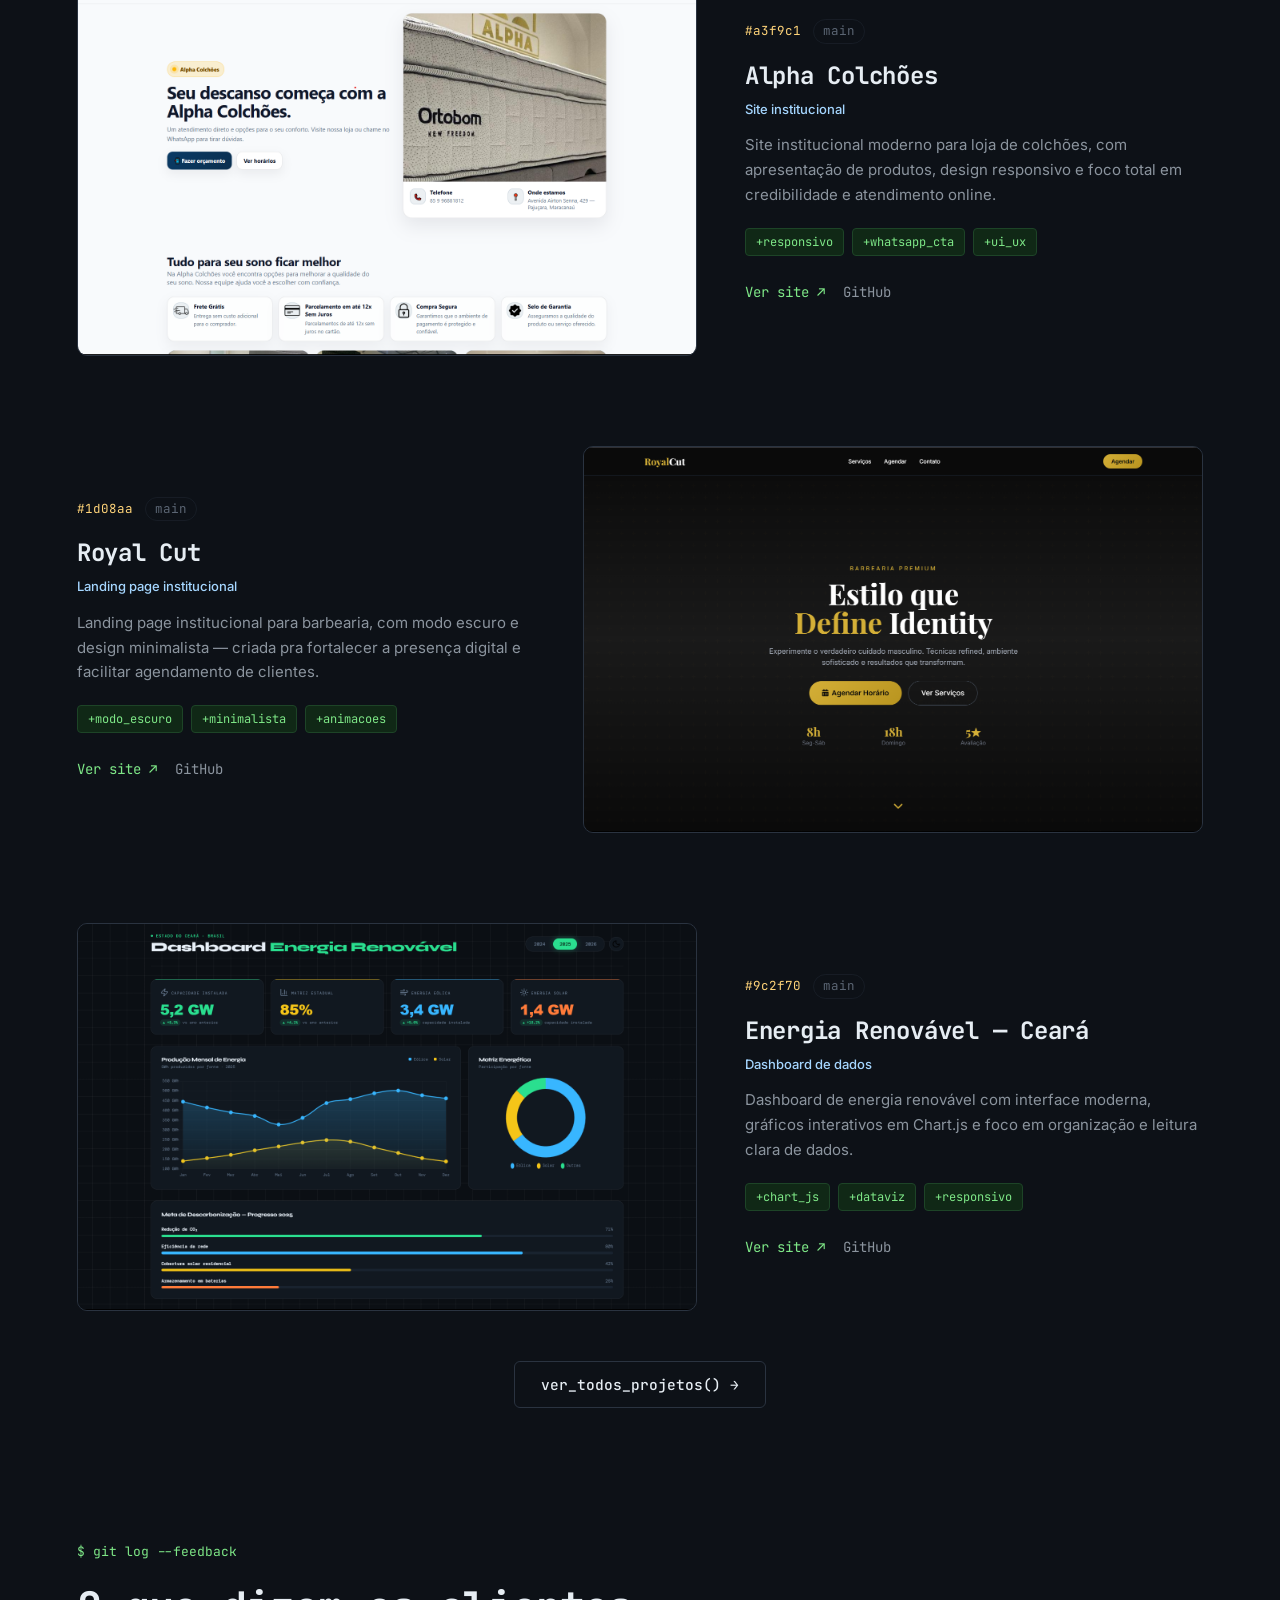
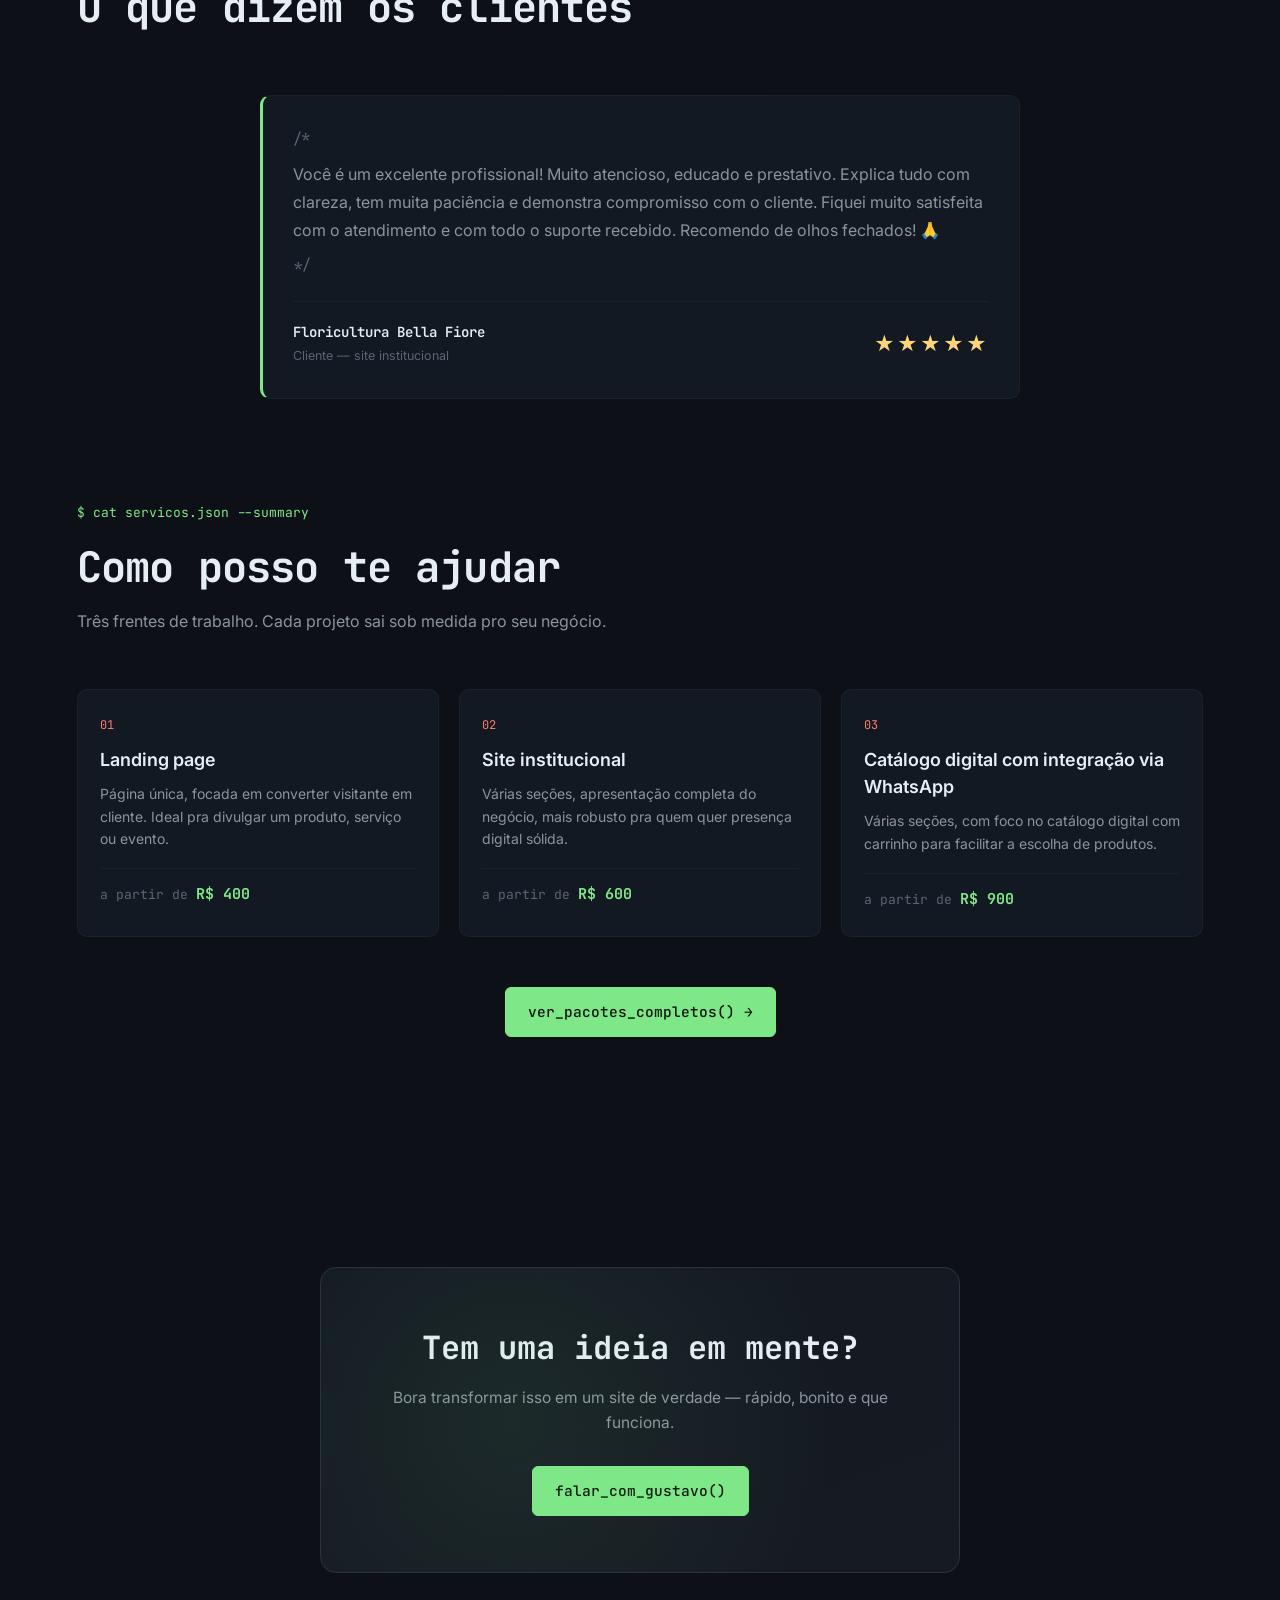
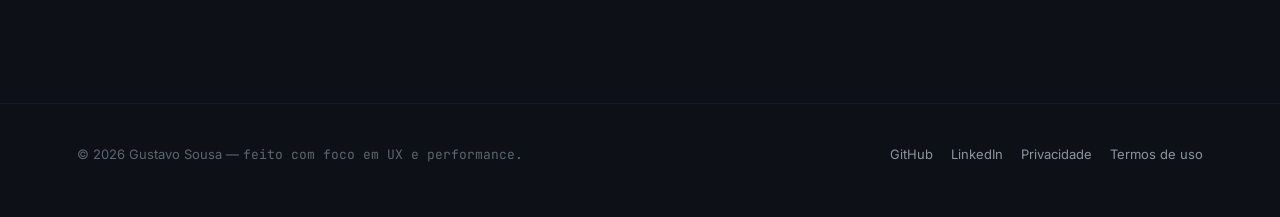
==== commit bb3bc61c: "ajeitando o projeto da hambuergueria" ====
--- a/index.html
+++ b/index.html
@@ -274,19 +274,19 @@
       <span class="card-num">01</span>
       <h3>Landing page</h3>
       <p>Página única, focada em converter visitante em cliente. Ideal pra divulgar um produto, serviço ou evento.</p>
-      <span class="teaser-from">a partir de <strong>R$ 700</strong></span>
+      <span class="teaser-from">a partir de <strong>R$ 400</strong></span>
     </div>
     <div class="teaser-card reveal-up">
       <span class="card-num">02</span>
       <h3>Site institucional</h3>
       <p>Várias seções, apresentação completa do negócio, mais robusto pra quem quer presença digital sólida.</p>
-      <span class="teaser-from">a partir de <strong>R$ 1.000</strong></span>
+      <span class="teaser-from">a partir de <strong>R$ 600</strong></span>
     </div>
     <div class="teaser-card reveal-up">
       <span class="card-num">03</span>
       <h3>Catálogo digital com integração via WhatsApp</h3>
       <p>Várias seções, com foco no catálogo digital com carrinho para facilitar a escolha de produtos.</p>
-      <span class="teaser-from">a partir de <strong>R$ 1.400</strong></span>
+      <span class="teaser-from">a partir de <strong>R$ 900</strong></span>
     </div>
   </div>
 
